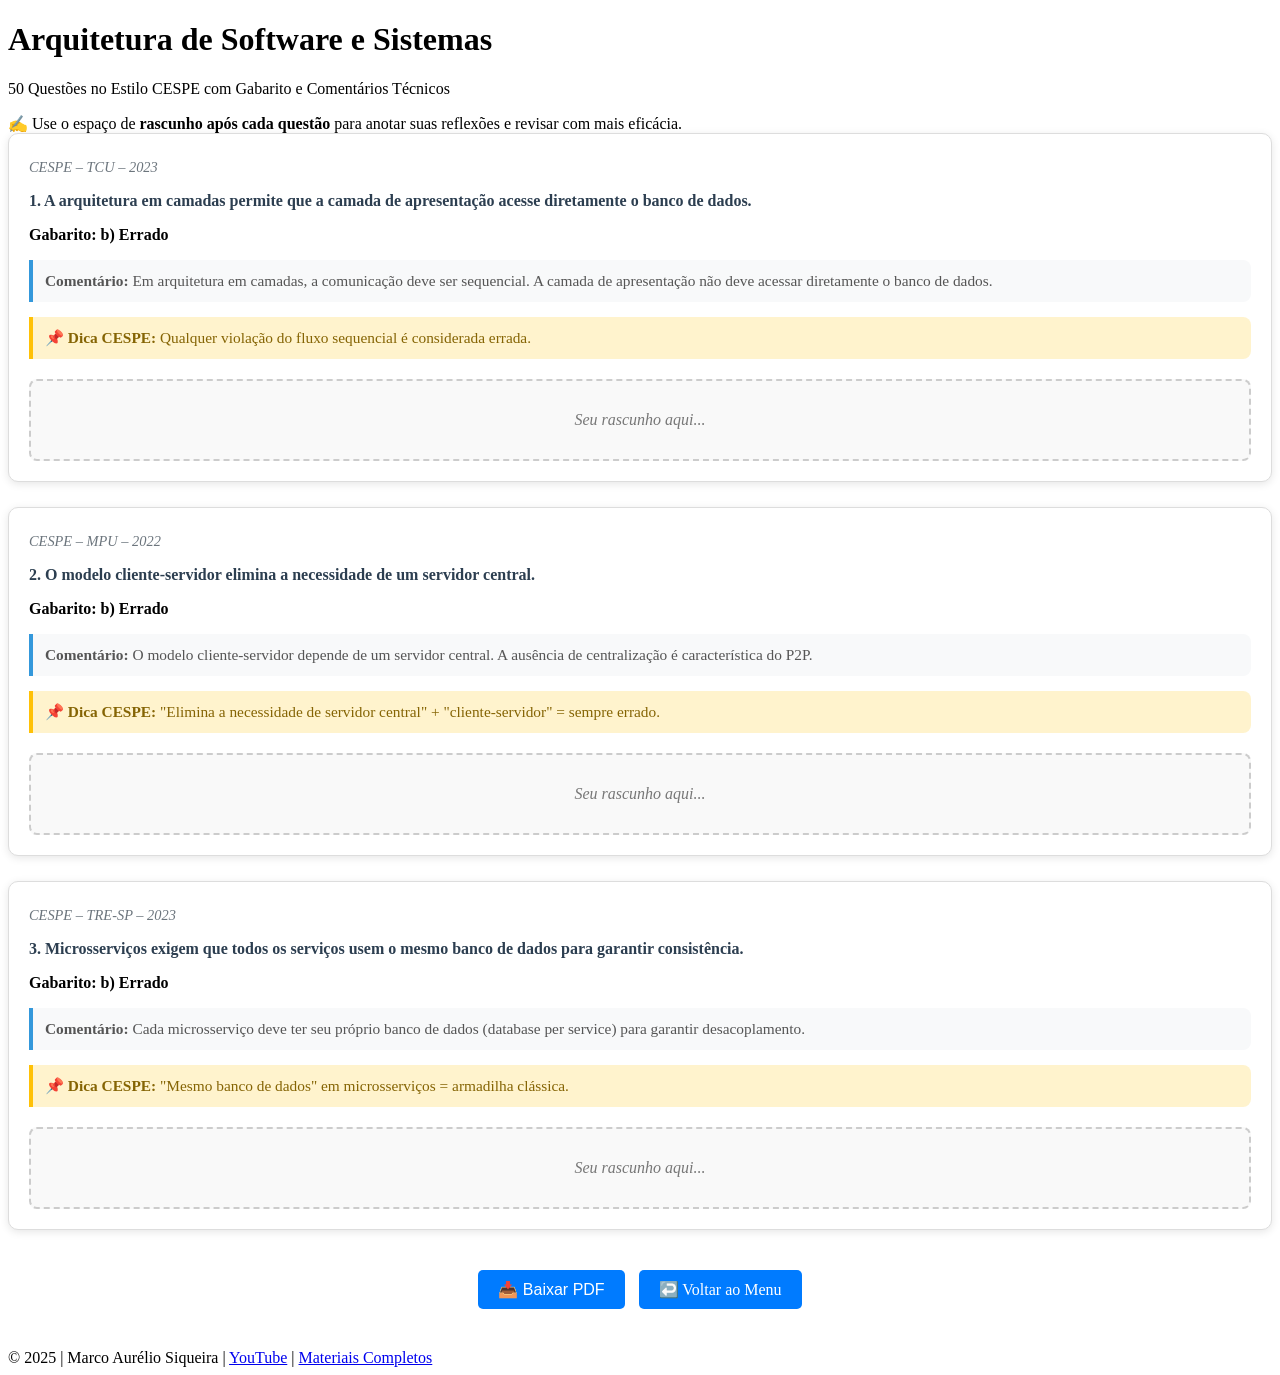
==== disciplinas/arquitetura/index.html @ 02fe2aaf "index.html" ====
<!DOCTYPE html>
<html lang="pt-BR">
<head>
    <meta charset="UTF-8">
    <title>Arquitetura de Software – 50 Questões | Marco A. Siqueira</title>
    <meta name="viewport" content="width=device-width, initial-scale=1.0">
    <link rel="stylesheet" href="../../assets/css/style.css">
    <style>
        .questao {
            background: white;
            border: 1px solid #ddd;
            border-radius: 10px;
            padding: 20px;
            margin-bottom: 25px;
            box-shadow: 0 2px 8px rgba(0,0,0,0.1);
        }
        .banca {
            font-size: 0.9em;
            color: #6c757d;
            font-style: italic;
            margin: 5px 0 10px;
        }
        .enunciado {
            font-weight: bold;
            margin-bottom: 15px;
            color: #2c3e50;
        }
        .comentario {
            background: #f8f9fa;
            border-left: 4px solid #3498db;
            padding: 12px;
            margin: 15px 0;
            border-radius: 0 8px 8px 0;
            font-size: 0.96em;
            color: #555;
        }
        .dica-banca {
            background: #fff3cd;
            border-left: 4px solid #ffc107;
            padding: 12px;
            margin: 15px 0;
            border-radius: 0 8px 8px 0;
            color: #856404;
            font-size: 0.96em;
        }
        .rascunho {
            margin-top: 20px;
            padding: 30px 15px;
            border: 2px dashed #ccc;
            border-radius: 8px;
            text-align: center;
            font-style: italic;
            color: #777;
            background-color: #f9f9f9;
        }
        .botoes {
            text-align: center;
            margin: 30px 0;
        }
        .btn {
            display: inline-block;
            padding: 10px 20px;
            background-color: #007bff;
            color: white;
            border: none;
            border-radius: 5px;
            cursor: pointer;
            font-size: 1em;
            margin: 10px 5px;
            text-decoration: none;
        }
        .btn:hover {
            background-color: #0056b3;
        }
    </style>
</head>
<body>
    <div class="container">
        <header>
            <h1>Arquitetura de Software e Sistemas</h1>
            <p>50 Questões no Estilo CESPE com Gabarito e Comentários Técnicos</p>
        </header>

        <div class="destaque">
            ✍️ Use o espaço de <strong>rascunho após cada questão</strong> para anotar suas reflexões e revisar com mais eficácia.
        </div>

        <!-- Questão 1 -->
        <div class="questao">
            <p class="banca">CESPE – TCU – 2023</p>
            <p class="enunciado">1. A arquitetura em camadas permite que a camada de apresentação acesse diretamente o banco de dados.</p>
            <p><strong>Gabarito: b) Errado</strong></p>
            <div class="comentario">
                <strong>Comentário:</strong> Em arquitetura em camadas, a comunicação deve ser sequencial. A camada de apresentação não deve acessar diretamente o banco de dados.
            </div>
            <div class="dica-banca">
                <strong>📌 Dica CESPE:</strong> Qualquer violação do fluxo sequencial é considerada errada.
            </div>
            <div class="rascunho">Seu rascunho aqui...</div>
        </div>

        <!-- Questão 2 -->
        <div class="questao">
            <p class="banca">CESPE – MPU – 2022</p>
            <p class="enunciado">2. O modelo cliente-servidor elimina a necessidade de um servidor central.</p>
            <p><strong>Gabarito: b) Errado</strong></p>
            <div class="comentario">
                <strong>Comentário:</strong> O modelo cliente-servidor depende de um servidor central. A ausência de centralização é característica do P2P.
            </div>
            <div class="dica-banca">
                <strong>📌 Dica CESPE:</strong> "Elimina a necessidade de servidor central" + "cliente-servidor" = sempre errado.
            </div>
            <div class="rascunho">Seu rascunho aqui...</div>
        </div>

        <!-- Questão 3 -->
        <div class="questao">
            <p class="banca">CESPE – TRE-SP – 2023</p>
            <p class="enunciado">3. Microsserviços exigem que todos os serviços usem o mesmo banco de dados para garantir consistência.</p>
            <p><strong>Gabarito: b) Errado</strong></p>
            <div class="comentario">
                <strong>Comentário:</strong> Cada microsserviço deve ter seu próprio banco de dados (database per service) para garantir desacoplamento.
            </div>
            <div class="dica-banca">
                <strong>📌 Dica CESPE:</strong> "Mesmo banco de dados" em microsserviços = armadilha clássica.
            </div>
            <div class="rascunho">Seu rascunho aqui...</div>
        </div>

        <!-- Botões -->
        <div class="botoes">
            <button class="btn" onclick="window.print()">📥 Baixar PDF</button>
            <a href="../../index.html" class="btn">↩️ Voltar ao Menu</a>
        </div>

        <footer class="footer">
            © 2025 | Marco Aurélio Siqueira | 
            <a href="https://www.youtube.com/channel/UCFLK2Bw4KIDwiKd9pN_tI7Q" target="_blank">YouTube</a> | 
            <a href="https://app.hotmart.com/products/producer" target="_blank">Materiais Completos</a>
        </footer>
    </div>
</body>
</html>
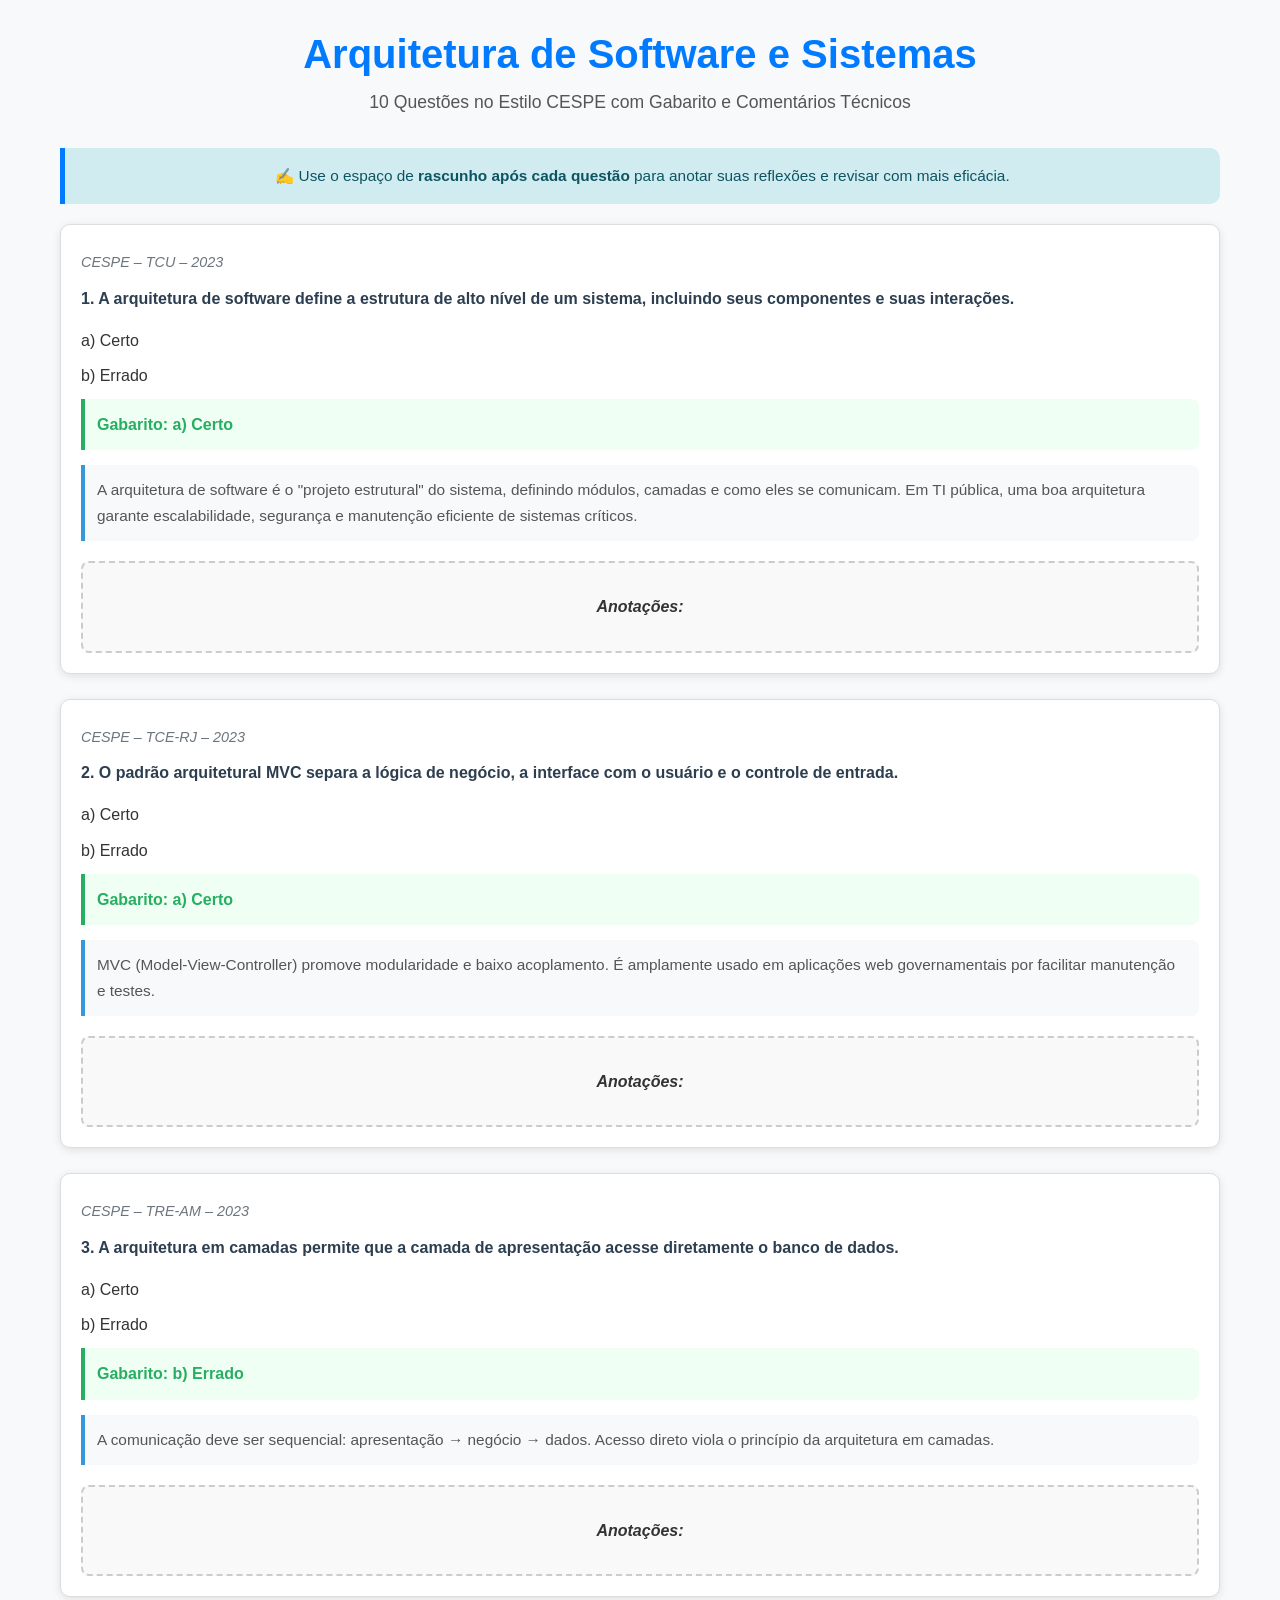
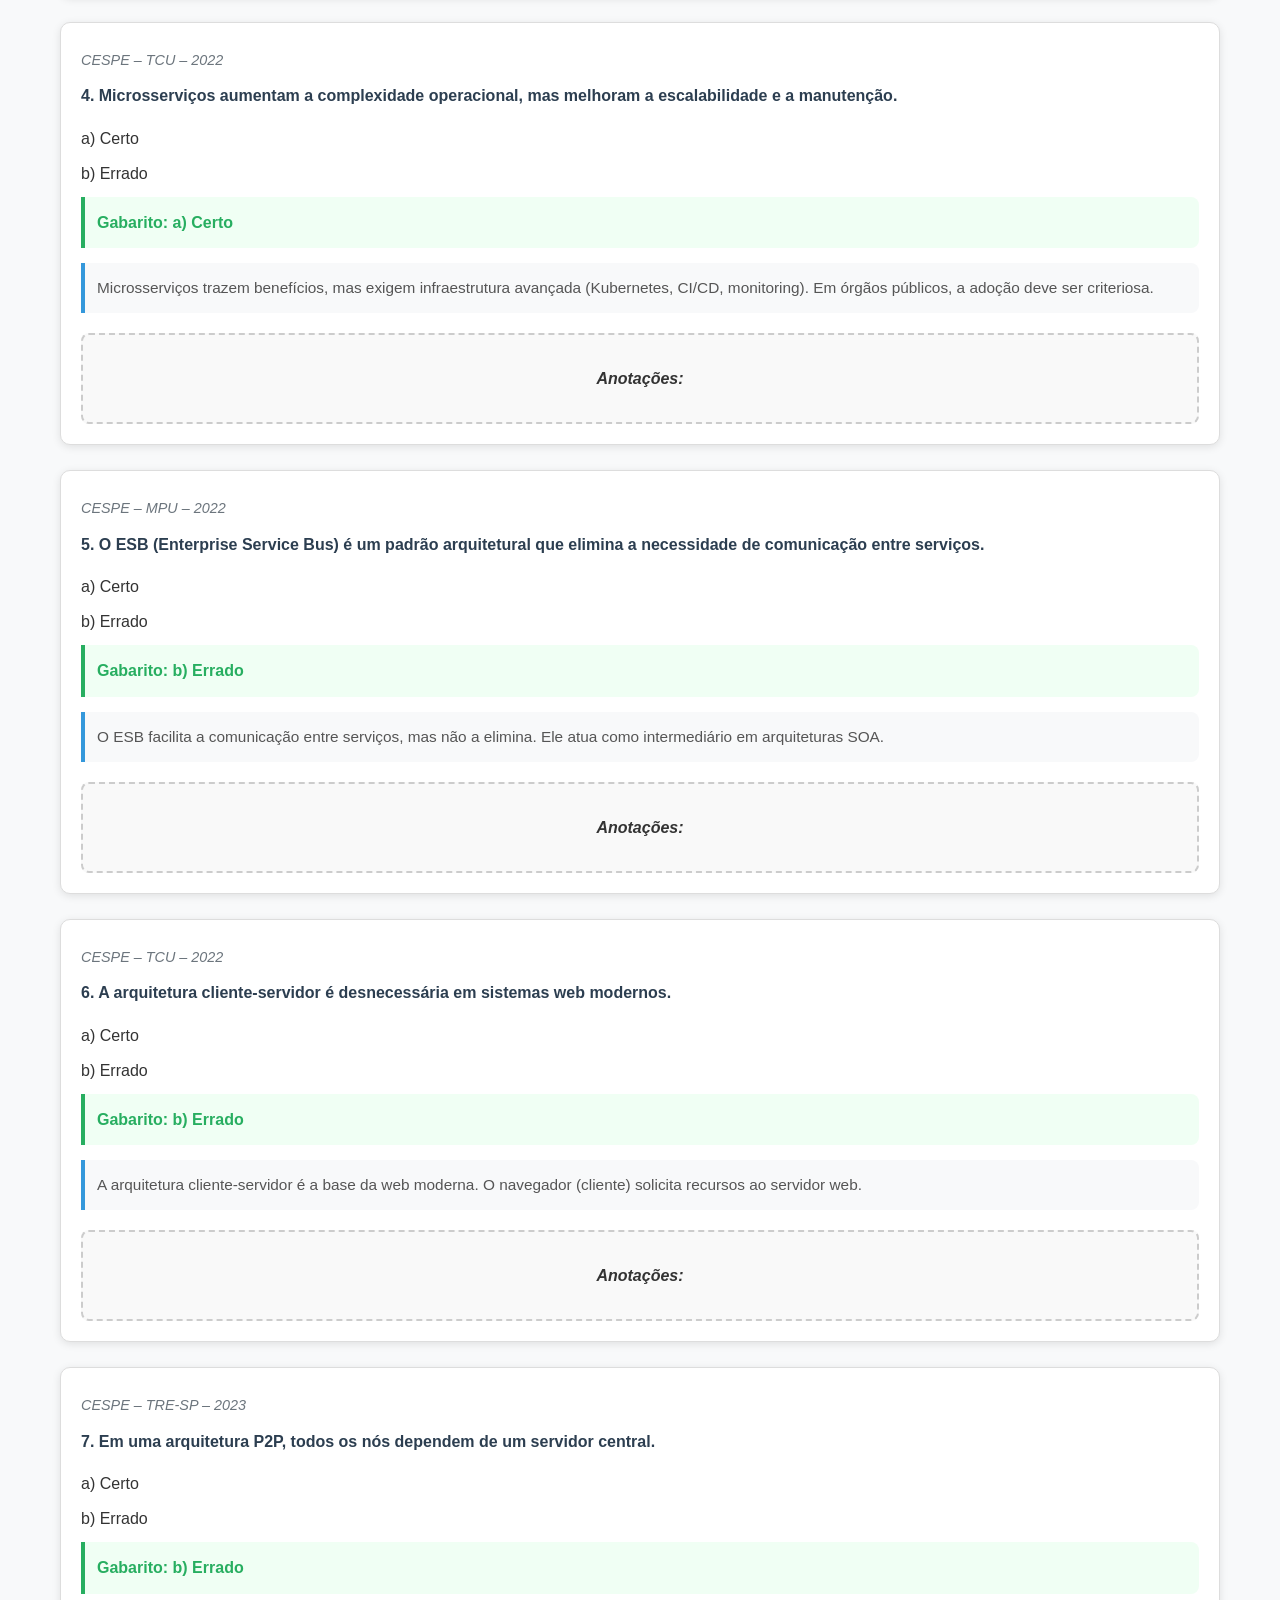
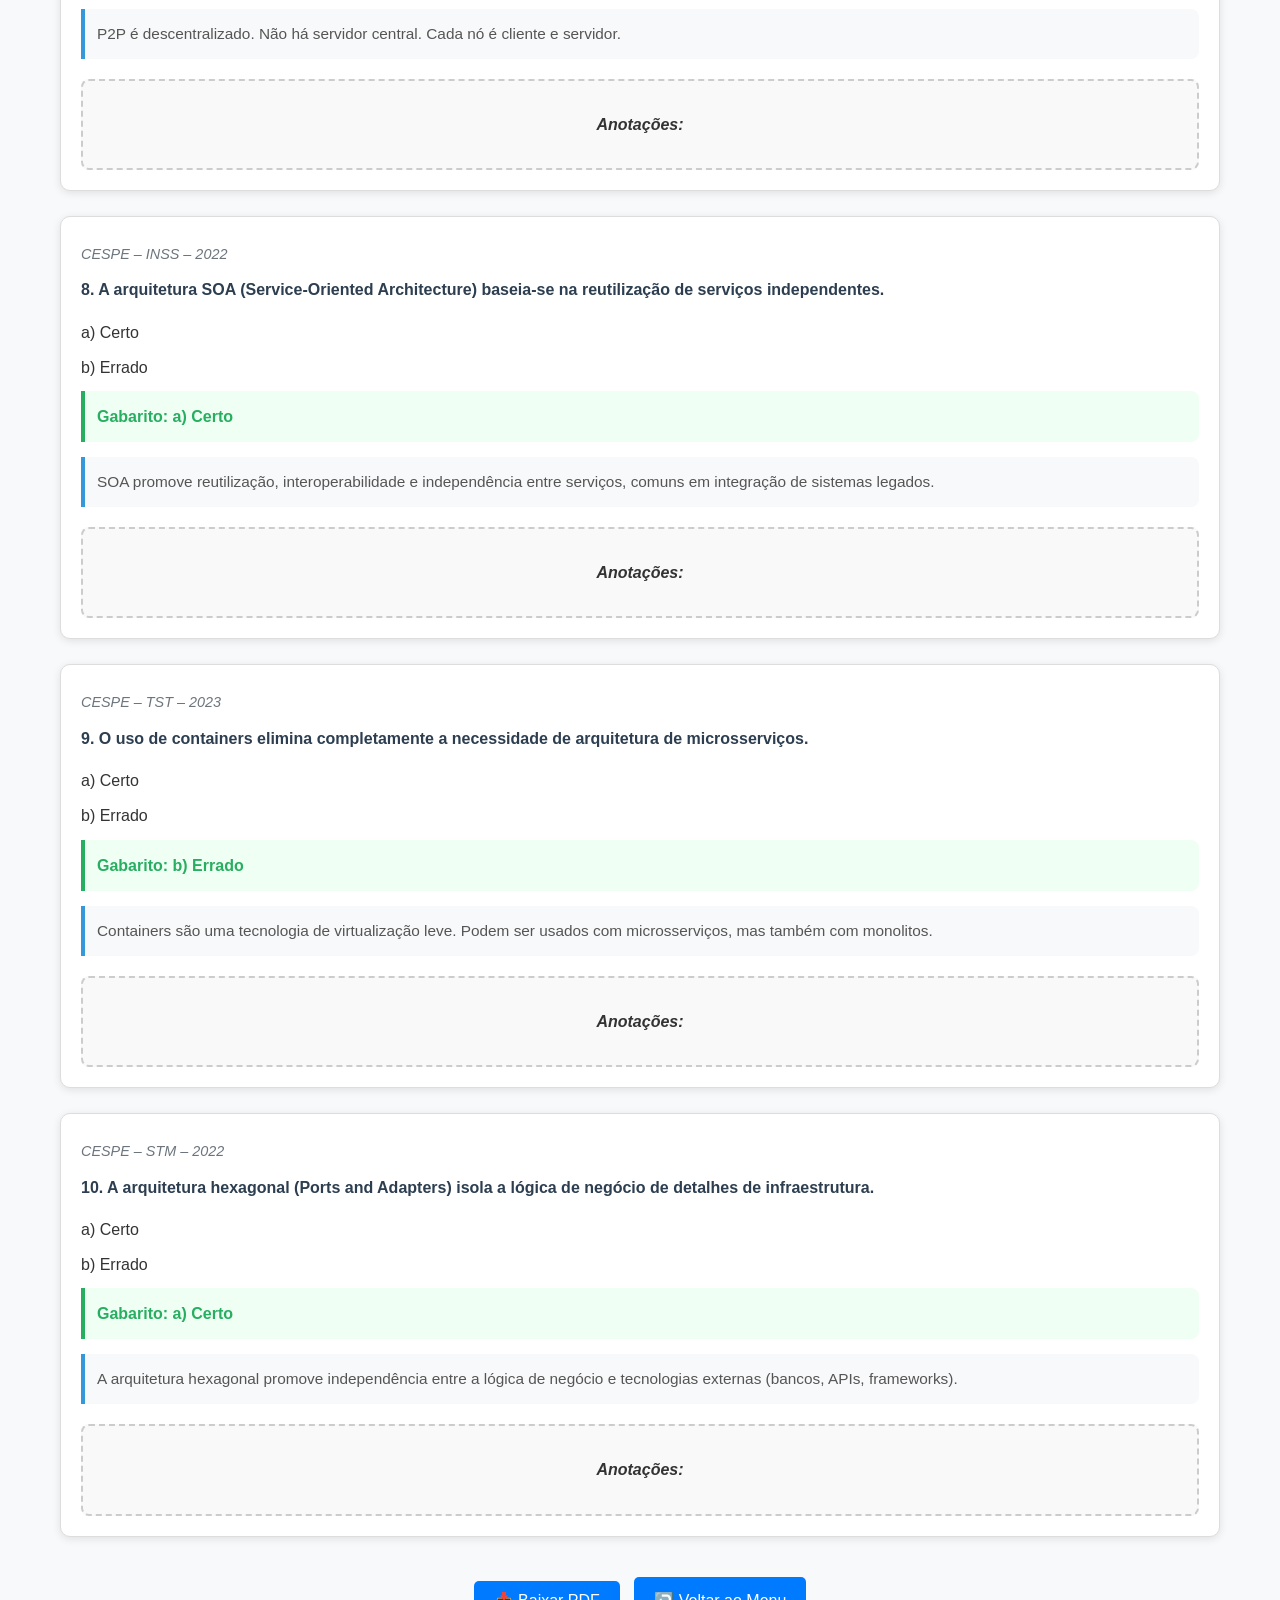
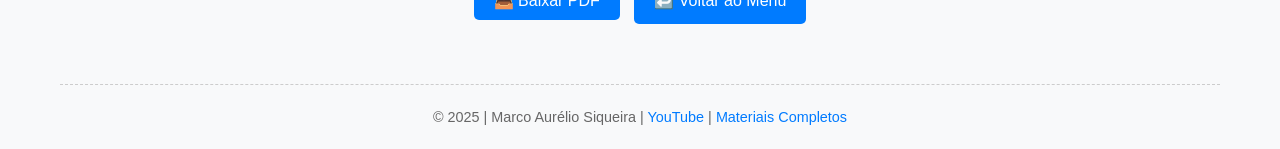
==== commit f4b5d1b4: "index.html" ====
--- a/disciplinas/arquitetura/index.html
+++ b/disciplinas/arquitetura/index.html
@@ -2,7 +2,7 @@
 <html lang="pt-BR">
 <head>
     <meta charset="UTF-8">
-    <title>Arquitetura de Software – 50 Questões | Marco A. Siqueira</title>
+    <title>Arquitetura de Software – 10 Questões | Marco A. Siqueira</title>
     <meta name="viewport" content="width=device-width, initial-scale=1.0">
     <link rel="stylesheet" href="../../assets/css/style.css">
     <style>
@@ -25,6 +25,21 @@
             margin-bottom: 15px;
             color: #2c3e50;
         }
+        .alternativas {
+            margin: 10px 0;
+        }
+        .alternativas p {
+            margin: 8px 0;
+        }
+        .gabarito {
+            font-weight: bold;
+            color: #27ae60;
+            margin: 10px 0;
+            padding: 12px;
+            background-color: #f0fff4;
+            border-left: 4px solid #27ae60;
+            border-radius: 0 8px 8px 0;
+        }
         .comentario {
             background: #f8f9fa;
             border-left: 4px solid #3498db;
@@ -33,15 +48,6 @@
             border-radius: 0 8px 8px 0;
             font-size: 0.96em;
             color: #555;
-        }
-        .dica-banca {
-            background: #fff3cd;
-            border-left: 4px solid #ffc107;
-            padding: 12px;
-            margin: 15px 0;
-            border-radius: 0 8px 8px 0;
-            color: #856404;
-            font-size: 0.96em;
         }
         .rascunho {
             margin-top: 20px;
@@ -52,6 +58,10 @@
             font-style: italic;
             color: #777;
             background-color: #f9f9f9;
+        }
+        .rascunho span {
+            font-weight: bold;
+            color: #333;
         }
         .botoes {
             text-align: center;
@@ -78,7 +88,7 @@
     <div class="container">
         <header>
             <h1>Arquitetura de Software e Sistemas</h1>
-            <p>50 Questões no Estilo CESPE com Gabarito e Comentários Técnicos</p>
+            <p>10 Questões no Estilo CESPE com Gabarito e Comentários Técnicos</p>
         </header>
 
         <div class="destaque">
@@ -88,46 +98,153 @@
         <!-- Questão 1 -->
         <div class="questao">
             <p class="banca">CESPE – TCU – 2023</p>
-            <p class="enunciado">1. A arquitetura em camadas permite que a camada de apresentação acesse diretamente o banco de dados.</p>
-            <p><strong>Gabarito: b) Errado</strong></p>
-            <div class="comentario">
-                <strong>Comentário:</strong> Em arquitetura em camadas, a comunicação deve ser sequencial. A camada de apresentação não deve acessar diretamente o banco de dados.
-            </div>
-            <div class="dica-banca">
-                <strong>📌 Dica CESPE:</strong> Qualquer violação do fluxo sequencial é considerada errada.
-            </div>
-            <div class="rascunho">Seu rascunho aqui...</div>
+            <p class="enunciado">1. A arquitetura de software define a estrutura de alto nível de um sistema, incluindo seus componentes e suas interações.</p>
+            <div class="alternativas">
+                <p>a) Certo</p>
+                <p>b) Errado</p>
+            </div>
+            <p class="gabarito">Gabarito: a) Certo</p>
+            <div class="comentario">
+                A arquitetura de software é o "projeto estrutural" do sistema, definindo módulos, camadas e como eles se comunicam. Em TI pública, uma boa arquitetura garante escalabilidade, segurança e manutenção eficiente de sistemas críticos.
+            </div>
+            <div class="rascunho"><span>Anotações:</span></div>
         </div>
 
         <!-- Questão 2 -->
         <div class="questao">
+            <p class="banca">CESPE – TCE-RJ – 2023</p>
+            <p class="enunciado">2. O padrão arquitetural MVC separa a lógica de negócio, a interface com o usuário e o controle de entrada.</p>
+            <div class="alternativas">
+                <p>a) Certo</p>
+                <p>b) Errado</p>
+            </div>
+            <p class="gabarito">Gabarito: a) Certo</p>
+            <div class="comentario">
+                MVC (Model-View-Controller) promove modularidade e baixo acoplamento. É amplamente usado em aplicações web governamentais por facilitar manutenção e testes.
+            </div>
+            <div class="rascunho"><span>Anotações:</span></div>
+        </div>
+
+        <!-- Questão 3 -->
+        <div class="questao">
+            <p class="banca">CESPE – TRE-AM – 2023</p>
+            <p class="enunciado">3. A arquitetura em camadas permite que a camada de apresentação acesse diretamente o banco de dados.</p>
+            <div class="alternativas">
+                <p>a) Certo</p>
+                <p>b) Errado</p>
+            </div>
+            <p class="gabarito">Gabarito: b) Errado</p>
+            <div class="comentario">
+                A comunicação deve ser sequencial: apresentação → negócio → dados. Acesso direto viola o princípio da arquitetura em camadas.
+            </div>
+            <div class="rascunho"><span>Anotações:</span></div>
+        </div>
+
+        <!-- Questão 4 -->
+        <div class="questao">
+            <p class="banca">CESPE – TCU – 2022</p>
+            <p class="enunciado">4. Microsserviços aumentam a complexidade operacional, mas melhoram a escalabilidade e a manutenção.</p>
+            <div class="alternativas">
+                <p>a) Certo</p>
+                <p>b) Errado</p>
+            </div>
+            <p class="gabarito">Gabarito: a) Certo</p>
+            <div class="comentario">
+                Microsserviços trazem benefícios, mas exigem infraestrutura avançada (Kubernetes, CI/CD, monitoring). Em órgãos públicos, a adoção deve ser criteriosa.
+            </div>
+            <div class="rascunho"><span>Anotações:</span></div>
+        </div>
+
+        <!-- Questão 5 -->
+        <div class="questao">
             <p class="banca">CESPE – MPU – 2022</p>
-            <p class="enunciado">2. O modelo cliente-servidor elimina a necessidade de um servidor central.</p>
-            <p><strong>Gabarito: b) Errado</strong></p>
-            <div class="comentario">
-                <strong>Comentário:</strong> O modelo cliente-servidor depende de um servidor central. A ausência de centralização é característica do P2P.
-            </div>
-            <div class="dica-banca">
-                <strong>📌 Dica CESPE:</strong> "Elimina a necessidade de servidor central" + "cliente-servidor" = sempre errado.
-            </div>
-            <div class="rascunho">Seu rascunho aqui...</div>
-        </div>
-
-        <!-- Questão 3 -->
+            <p class="enunciado">5. O ESB (Enterprise Service Bus) é um padrão arquitetural que elimina a necessidade de comunicação entre serviços.</p>
+            <div class="alternativas">
+                <p>a) Certo</p>
+                <p>b) Errado</p>
+            </div>
+            <p class="gabarito">Gabarito: b) Errado</p>
+            <div class="comentario">
+                O ESB facilita a comunicação entre serviços, mas não a elimina. Ele atua como intermediário em arquiteturas SOA.
+            </div>
+            <div class="rascunho"><span>Anotações:</span></div>
+        </div>
+
+        <!-- Questão 6 -->
+        <div class="questao">
+            <p class="banca">CESPE – TCU – 2022</p>
+            <p class="enunciado">6. A arquitetura cliente-servidor é desnecessária em sistemas web modernos.</p>
+            <div class="alternativas">
+                <p>a) Certo</p>
+                <p>b) Errado</p>
+            </div>
+            <p class="gabarito">Gabarito: b) Errado</p>
+            <div class="comentario">
+                A arquitetura cliente-servidor é a base da web moderna. O navegador (cliente) solicita recursos ao servidor web.
+            </div>
+            <div class="rascunho"><span>Anotações:</span></div>
+        </div>
+
+        <!-- Questão 7 -->
         <div class="questao">
             <p class="banca">CESPE – TRE-SP – 2023</p>
-            <p class="enunciado">3. Microsserviços exigem que todos os serviços usem o mesmo banco de dados para garantir consistência.</p>
-            <p><strong>Gabarito: b) Errado</strong></p>
-            <div class="comentario">
-                <strong>Comentário:</strong> Cada microsserviço deve ter seu próprio banco de dados (database per service) para garantir desacoplamento.
-            </div>
-            <div class="dica-banca">
-                <strong>📌 Dica CESPE:</strong> "Mesmo banco de dados" em microsserviços = armadilha clássica.
-            </div>
-            <div class="rascunho">Seu rascunho aqui...</div>
-        </div>
-
-        <!-- Botões -->
+            <p class="enunciado">7. Em uma arquitetura P2P, todos os nós dependem de um servidor central.</p>
+            <div class="alternativas">
+                <p>a) Certo</p>
+                <p>b) Errado</p>
+            </div>
+            <p class="gabarito">Gabarito: b) Errado</p>
+            <div class="comentario">
+                P2P é descentralizado. Não há servidor central. Cada nó é cliente e servidor.
+            </div>
+            <div class="rascunho"><span>Anotações:</span></div>
+        </div>
+
+        <!-- Questão 8 -->
+        <div class="questao">
+            <p class="banca">CESPE – INSS – 2022</p>
+            <p class="enunciado">8. A arquitetura SOA (Service-Oriented Architecture) baseia-se na reutilização de serviços independentes.</p>
+            <div class="alternativas">
+                <p>a) Certo</p>
+                <p>b) Errado</p>
+            </div>
+            <p class="gabarito">Gabarito: a) Certo</p>
+            <div class="comentario">
+                SOA promove reutilização, interoperabilidade e independência entre serviços, comuns em integração de sistemas legados.
+            </div>
+            <div class="rascunho"><span>Anotações:</span></div>
+        </div>
+
+        <!-- Questão 9 -->
+        <div class="questao">
+            <p class="banca">CESPE – TST – 2023</p>
+            <p class="enunciado">9. O uso de containers elimina completamente a necessidade de arquitetura de microsserviços.</p>
+            <div class="alternativas">
+                <p>a) Certo</p>
+                <p>b) Errado</p>
+            </div>
+            <p class="gabarito">Gabarito: b) Errado</p>
+            <div class="comentario">
+                Containers são uma tecnologia de virtualização leve. Podem ser usados com microsserviços, mas também com monolitos.
+            </div>
+            <div class="rascunho"><span>Anotações:</span></div>
+        </div>
+
+        <!-- Questão 10 -->
+        <div class="questao">
+            <p class="banca">CESPE – STM – 2022</p>
+            <p class="enunciado">10. A arquitetura hexagonal (Ports and Adapters) isola a lógica de negócio de detalhes de infraestrutura.</p>
+            <div class="alternativas">
+                <p>a) Certo</p>
+                <p>b) Errado</p>
+            </div>
+            <p class="gabarito">Gabarito: a) Certo</p>
+            <div class="comentario">
+                A arquitetura hexagonal promove independência entre a lógica de negócio e tecnologias externas (bancos, APIs, frameworks).
+            </div>
+            <div class="rascunho"><span>Anotações:</span></div>
+        </div>
+
         <div class="botoes">
             <button class="btn" onclick="window.print()">📥 Baixar PDF</button>
             <a href="../../index.html" class="btn">↩️ Voltar ao Menu</a>
--- a/assets/css/style.css
+++ b/assets/css/style.css
@@ -0,0 +1,91 @@
+* {
+    margin: 0;
+    padding: 0;
+    box-sizing: border-box;
+}
+
+body {
+    font-family: 'Segoe UI', Tahoma, Geneva, Verdana, sans-serif;
+    background: #f8f9fa;
+    color: #333;
+    line-height: 1.7;
+}
+
+.container {
+    max-width: 1200px;
+    margin: 0 auto;
+    padding: 20px;
+}
+
+header {
+    text-align: center;
+    margin-bottom: 30px;
+}
+
+header h1 {
+    color: #007bff;
+    font-size: 2.5em;
+}
+
+header p {
+    color: #555;
+    font-size: 1.1em;
+}
+
+.destaque {
+    background: #d1ecf1;
+    border-left: 5px solid #007bff;
+    padding: 15px;
+    margin: 20px 0;
+    border-radius: 0 10px 10px 0;
+    color: #0c5460;
+    font-size: 0.96em;
+    text-align: center;
+}
+
+.menu-disciplinas h2 {
+    text-align: center;
+    margin-bottom: 20px;
+    color: #007bff;
+}
+
+.grid {
+    display: grid;
+    grid-template-columns: repeat(auto-fit, minmax(250px, 1fr));
+    gap: 15px;
+    margin-top: 20px;
+}
+
+.card {
+    display: block;
+    padding: 20px;
+    background: white;
+    border: 1px solid #ddd;
+    border-radius: 10px;
+    text-align: center;
+    font-weight: 600;
+    color: #007bff;
+    text-decoration: none;
+    box-shadow: 0 2px 8px rgba(0,0,0,0.1);
+    transition: all 0.3s;
+}
+
+.card:hover {
+    background: #007bff;
+    color: white;
+    transform: translateY(-5px);
+}
+
+.footer {
+    text-align: center;
+    margin-top: 50px;
+    padding-top: 20px;
+    border-top: 1px dashed #ccc;
+    color: #666;
+    font-size: 0.9em;
+}
+
+.footer a {
+    color: #007bff;
+    text-decoration: none;
+}
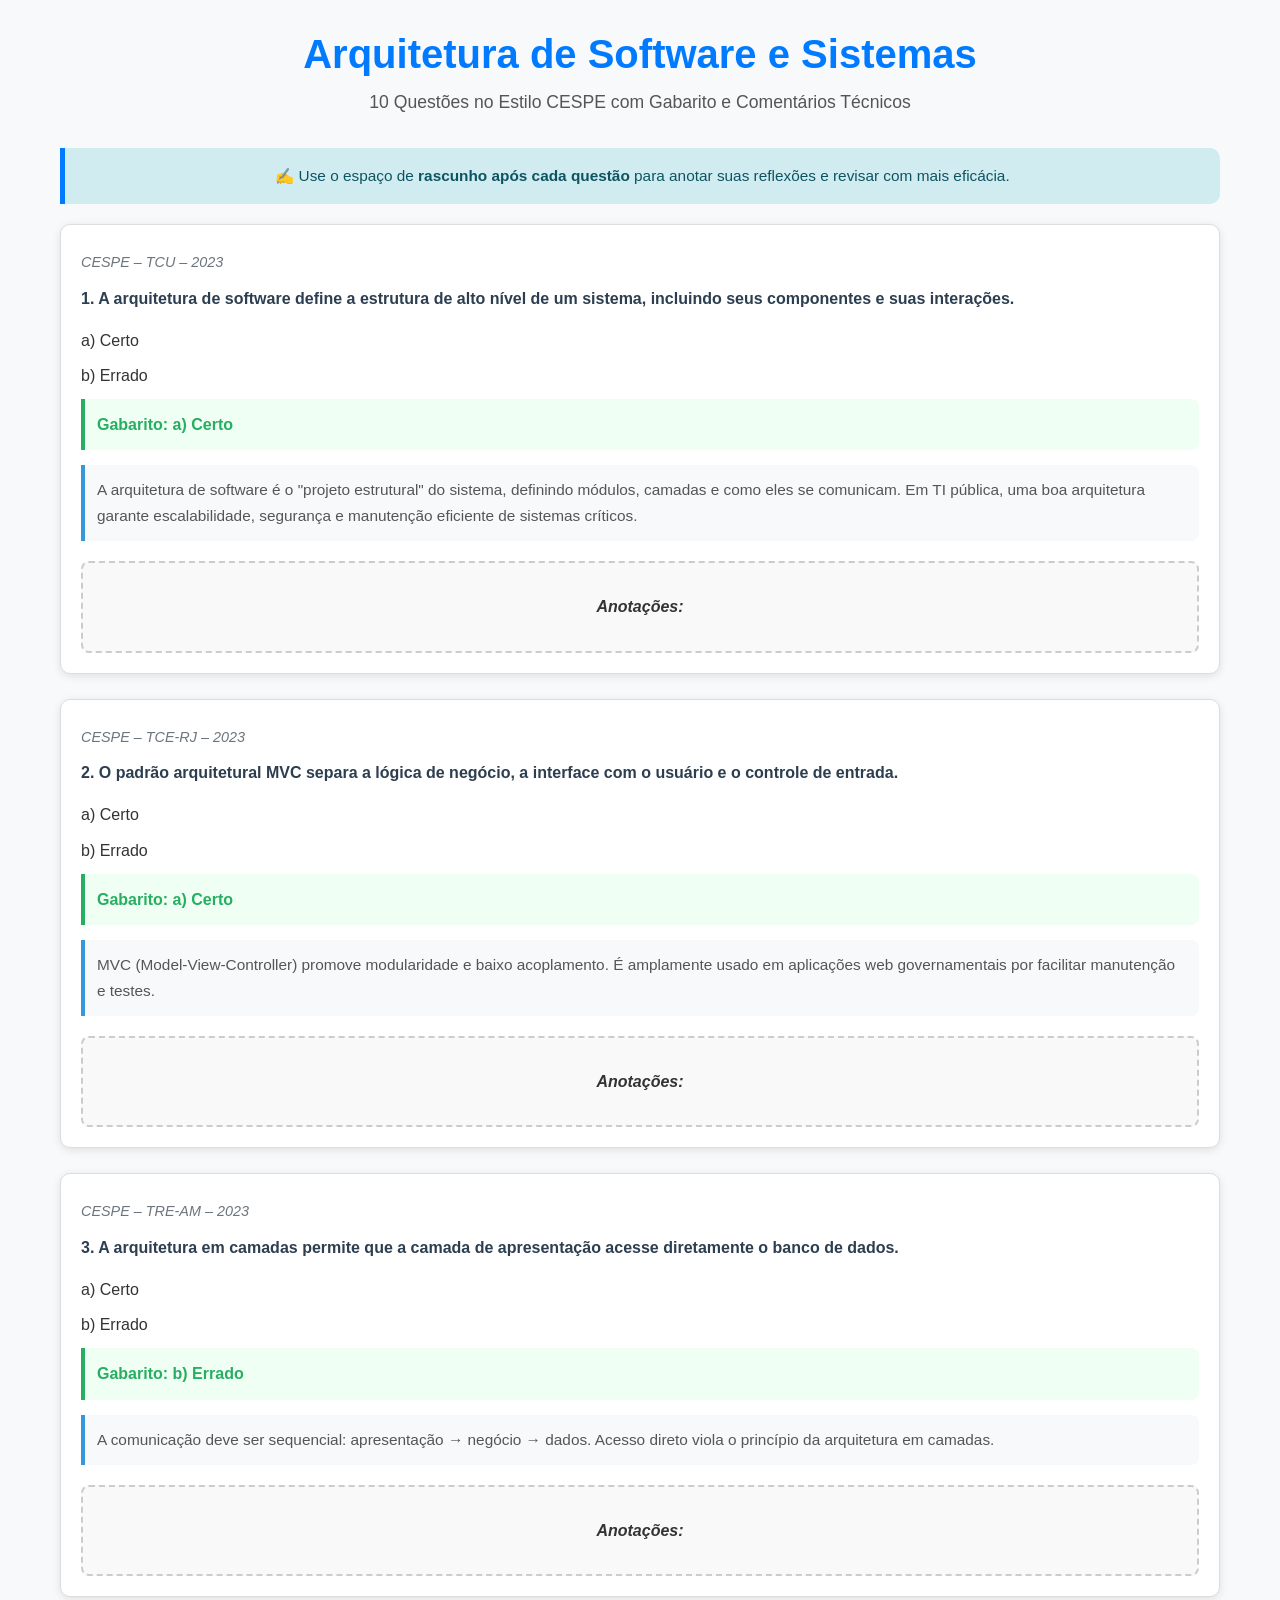
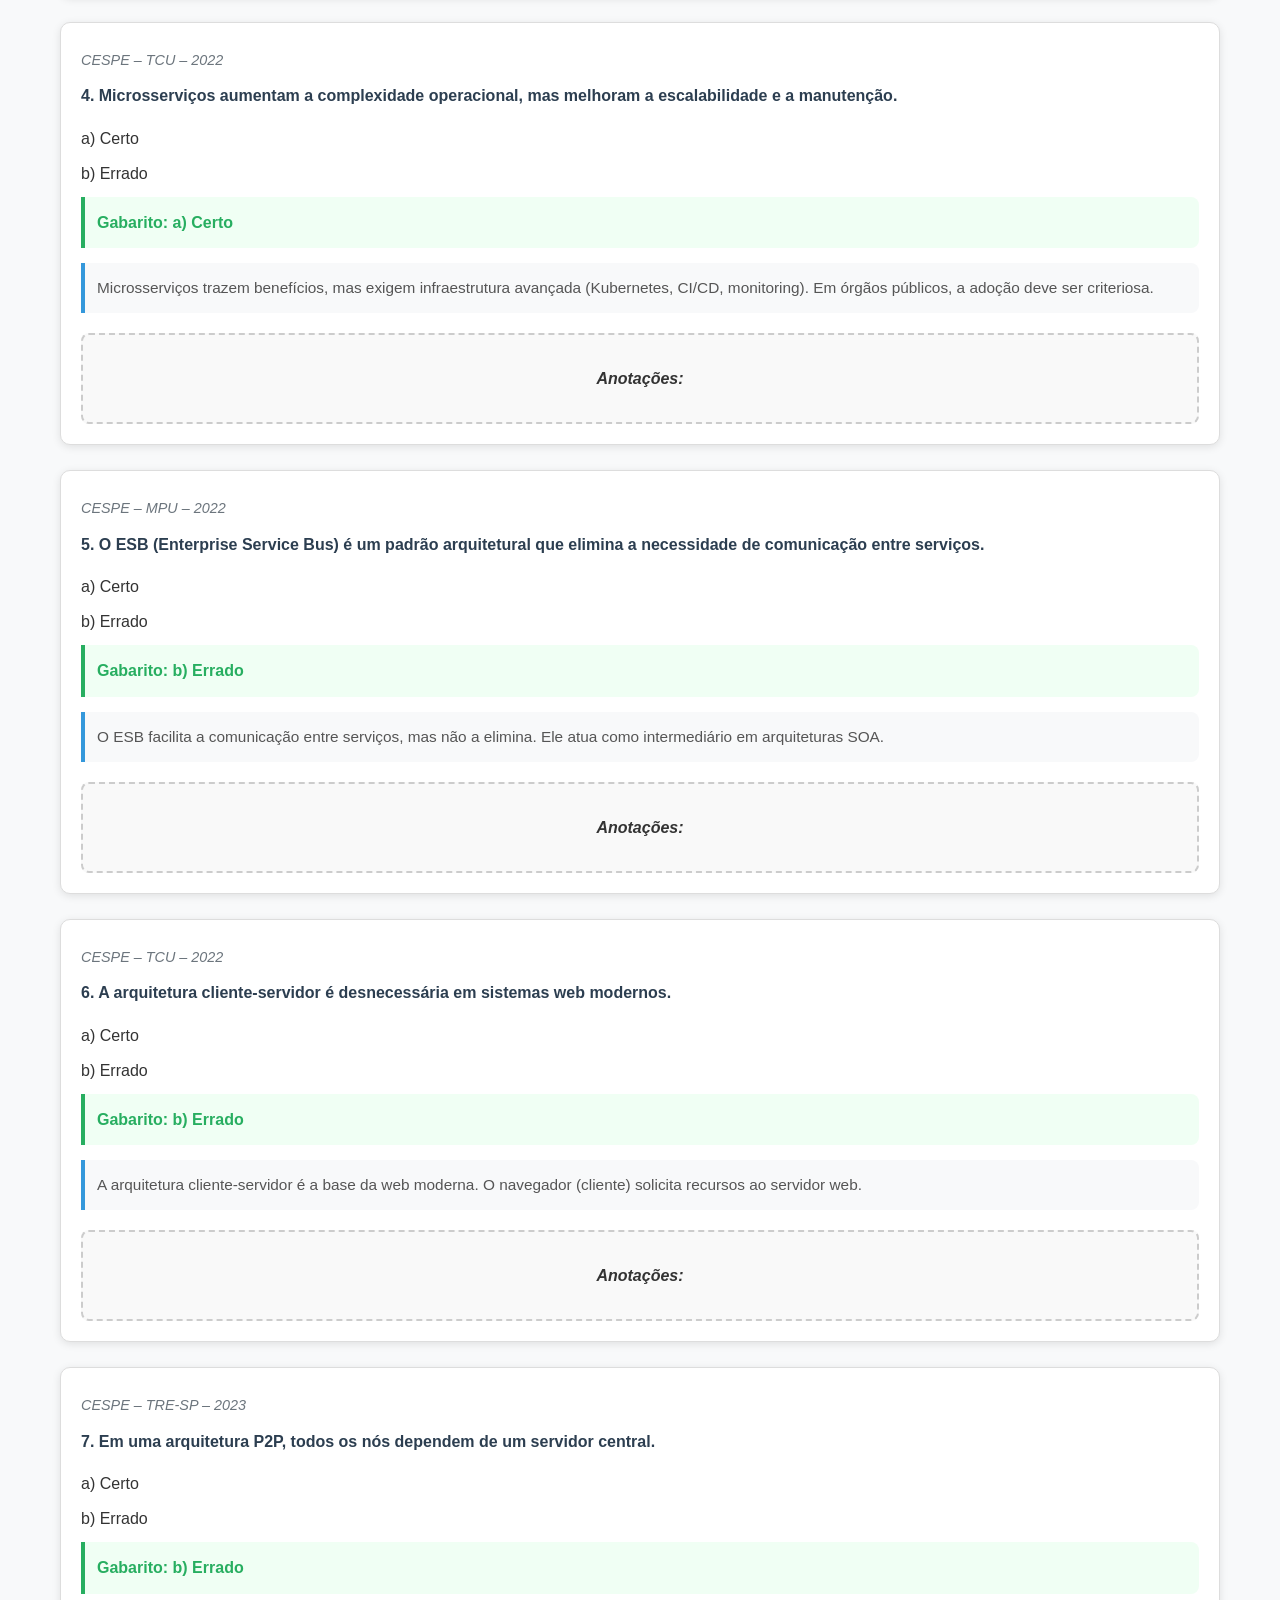
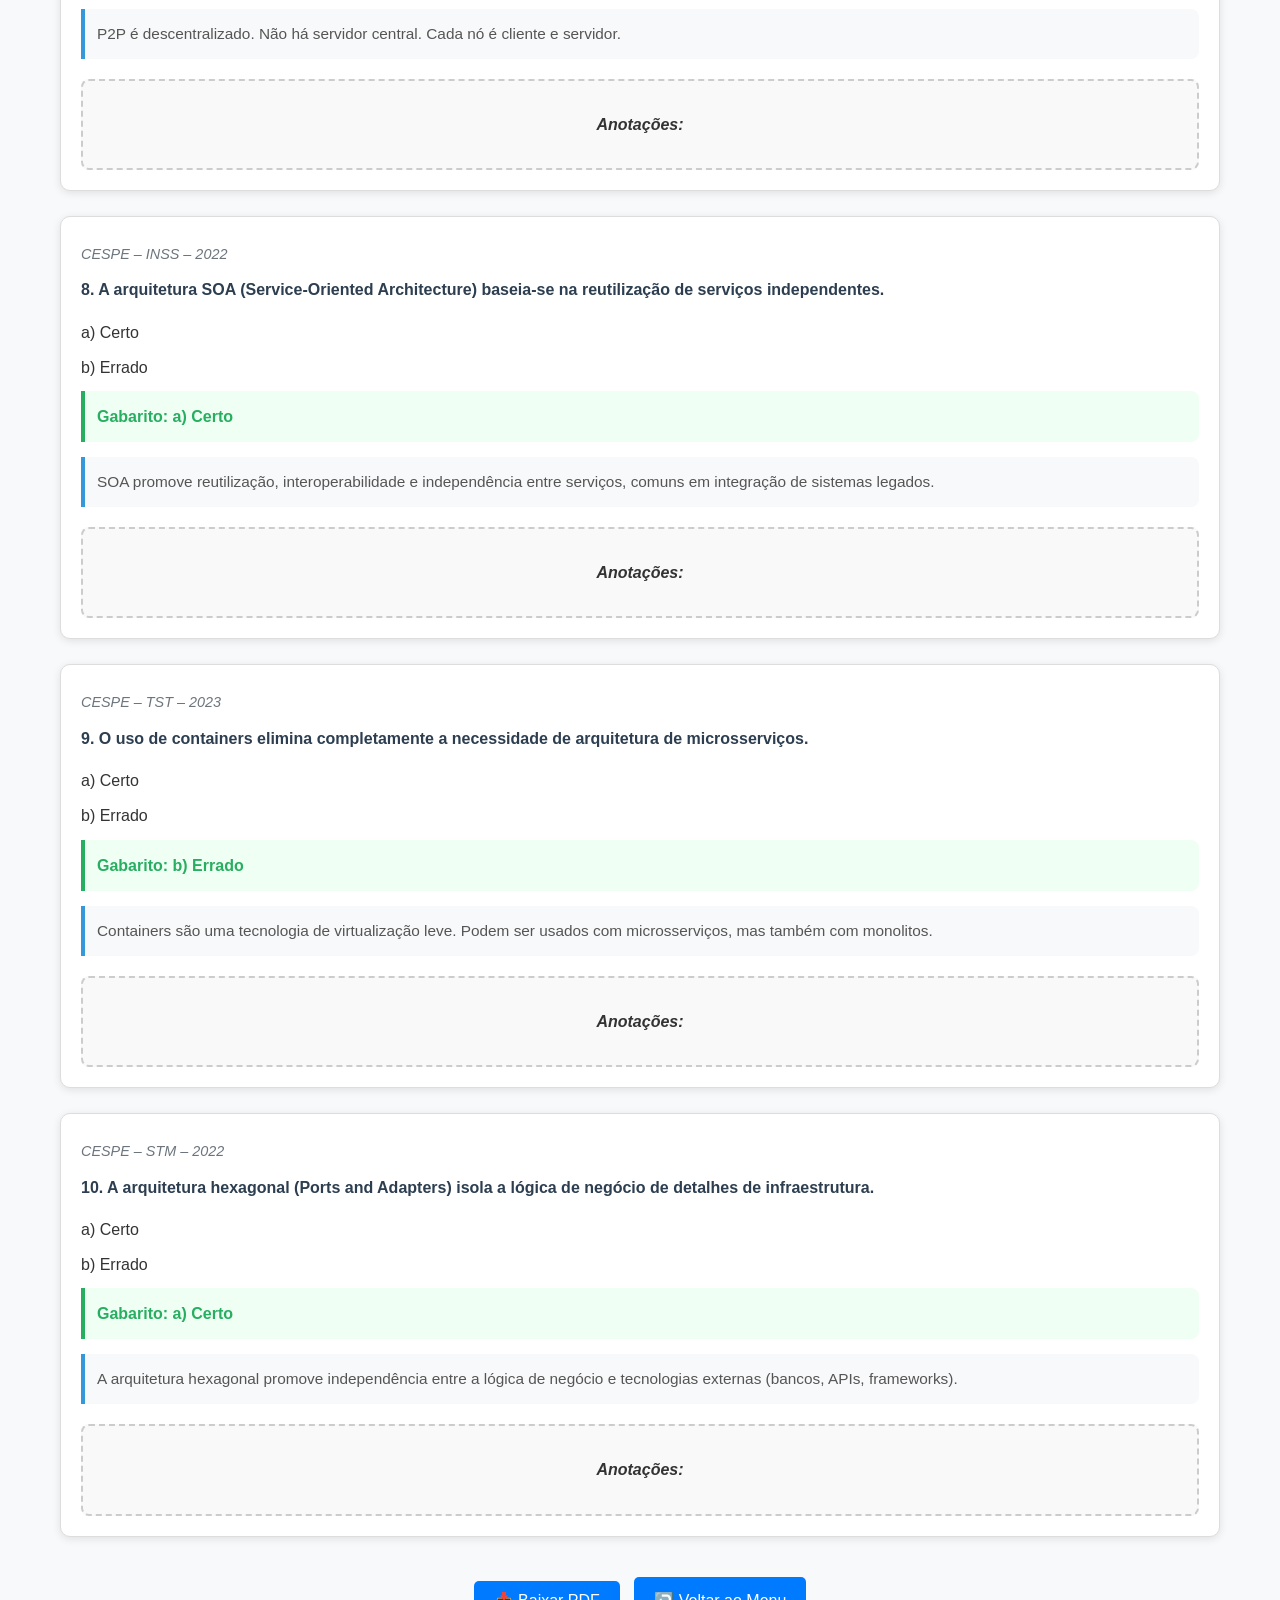
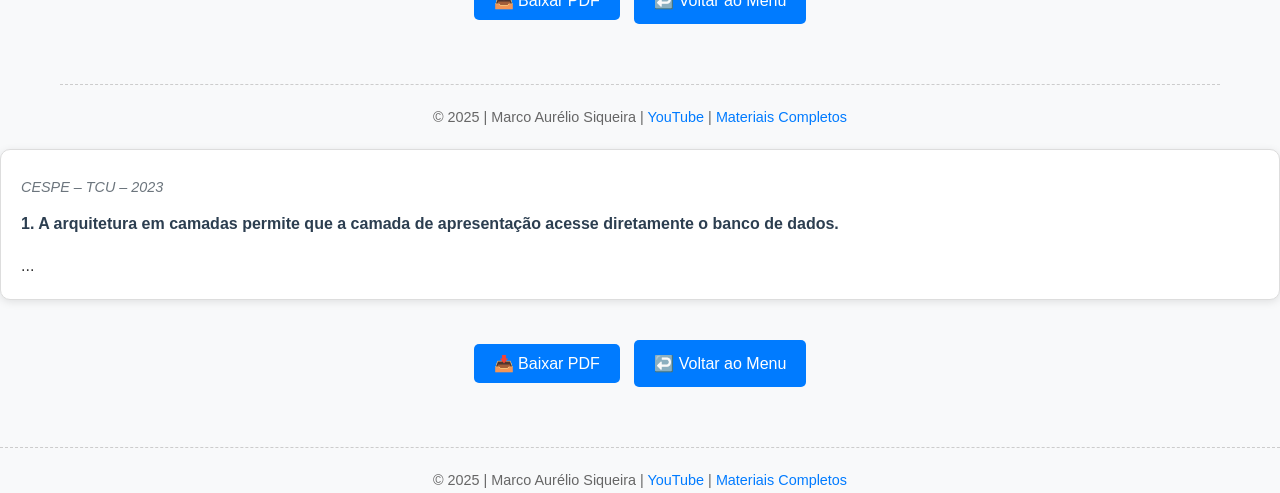
==== commit b13f76b2: "index.html" ====
--- a/disciplinas/arquitetura/index.html
+++ b/disciplinas/arquitetura/index.html
@@ -256,5 +256,66 @@
             <a href="https://app.hotmart.com/products/producer" target="_blank">Materiais Completos</a>
         </footer>
     </div>
+        <!-- Conteúdo das questões -->
+        <div class="questao">
+            <p class="banca">CESPE – TCU – 2023</p>
+            <p class="enunciado">1. A arquitetura em camadas permite que a camada de apresentação acesse diretamente o banco de dados.</p>
+            ...
+        </div>
+
+        <!-- Botões -->
+        <div class="botoes">
+            <button class="btn" onclick="window.print()">📥 Baixar PDF</button>
+            <a href="../../index.html" class="btn">↩️ Voltar ao Menu</a>
+        </div>
+
+        <!-- ✅ SCRIPT DE RESET -->
+        <script>
+            function resetSimulado() {
+                const alternativas = document.querySelectorAll('.alternativa');
+                alternativas.forEach(el => {
+                    el.classList.remove('correta');
+                    el.classList.remove('errada');
+                    el.style.fontWeight = 'normal';
+                    el.style.backgroundColor = '#f8f9fa';
+                    el.style.borderColor = '#e9ecef';
+                });
+
+                const feedbacks = document.querySelectorAll('.feedback');
+                feedbacks.forEach(el => {
+                    el.style.display = 'none';
+                });
+
+                const radios = document.querySelectorAll('input[type="radio"]');
+                radios.forEach(input => {
+                    input.checked = false;
+                });
+
+                const rascunhos = document.querySelectorAll('.rascunho');
+                rascunhos.forEach(el => {
+                    el.innerHTML = '<span>Anotações:</span>';
+                });
+
+                window.scrollTo(0, 0);
+            }
+
+            document.addEventListener('DOMContentLoaded', resetSimulado);
+
+            window.onpageshow = function(event) {
+                if (event.persisted) {
+                    window.location.reload();
+                }
+            };
+        </script>
+
+        <footer class="footer">
+            © 2025 | Marco Aurélio Siqueira | 
+            <a href="https://www.youtube.com/channel/UCFLK2Bw4KIDwiKd9pN_tI7Q" target="_blank">YouTube</a> | 
+            <a href="https://app.hotmart.com/products/producer" target="_blank">Materiais Completos</a>
+        </footer>
+    </div>
+</body>  <!-- ← Só depois disso fecha o </body> -->
+</html>
+    
 </body>
 </html>
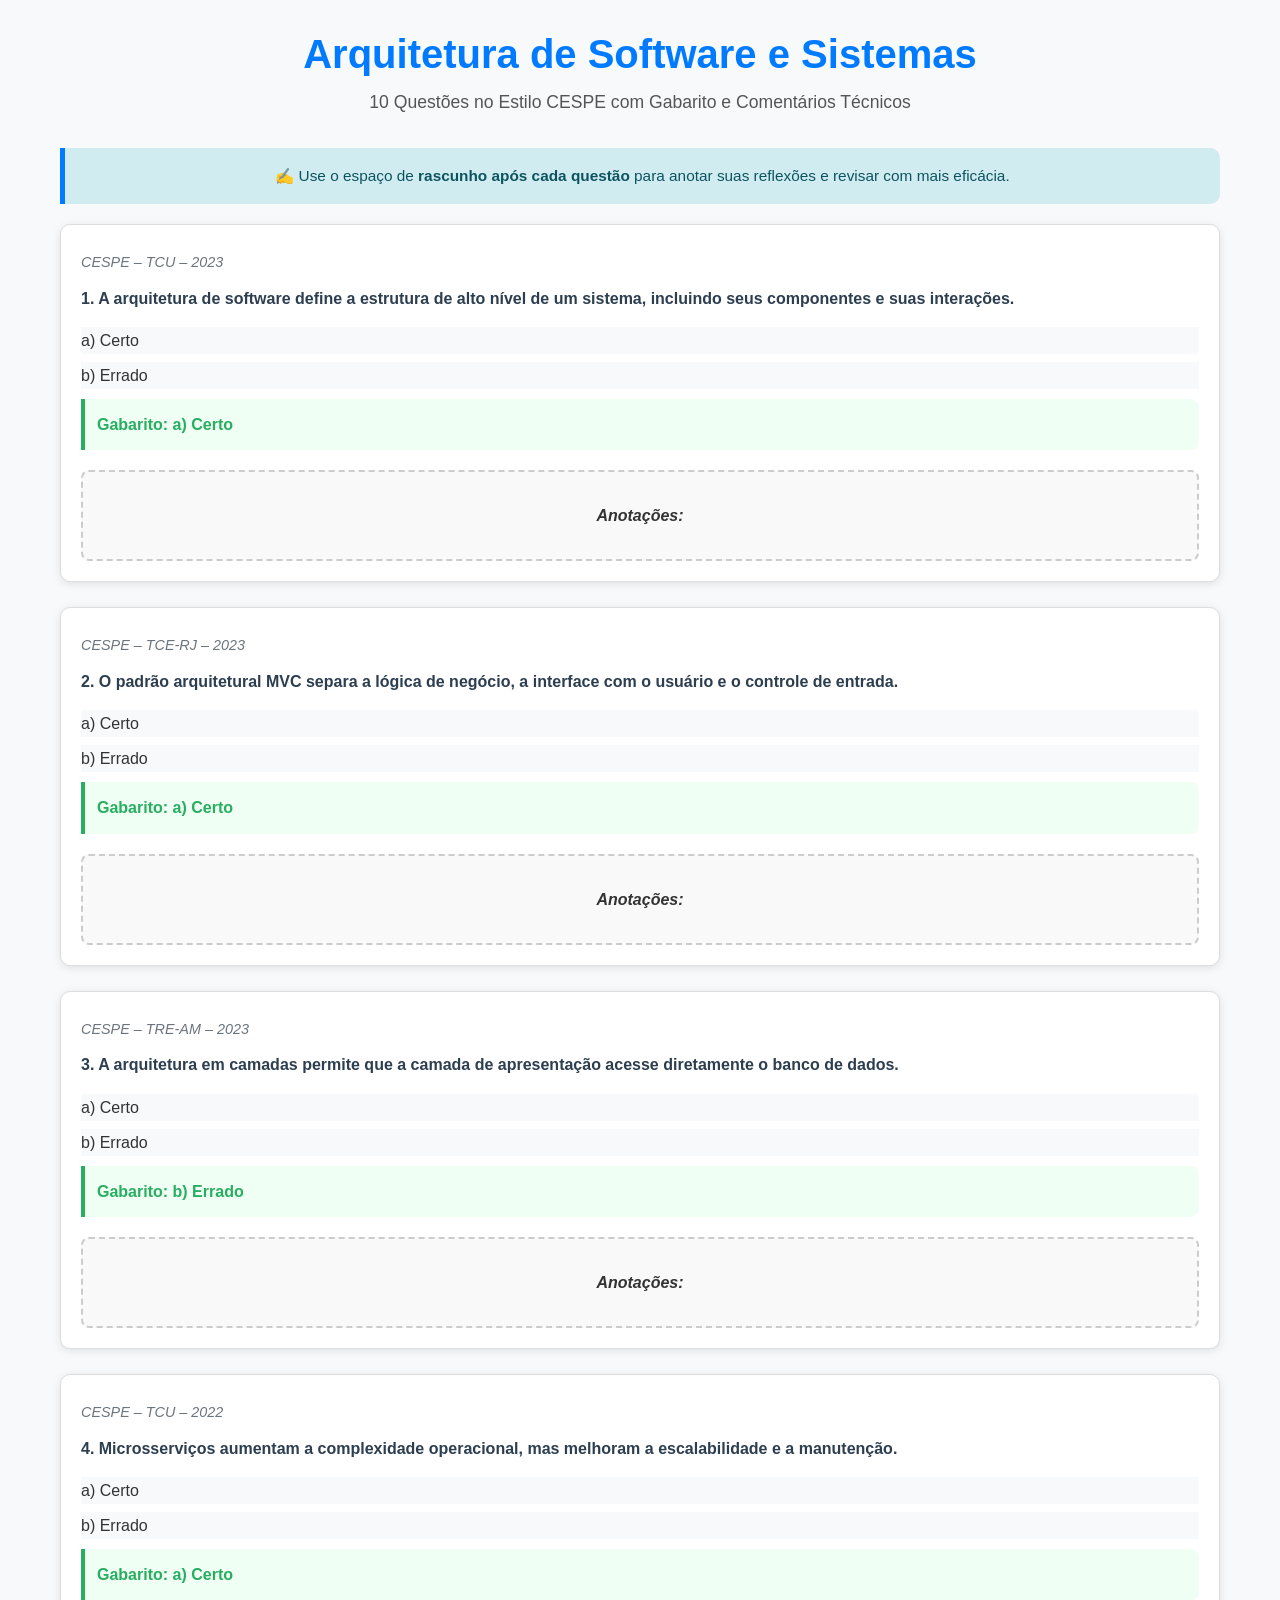
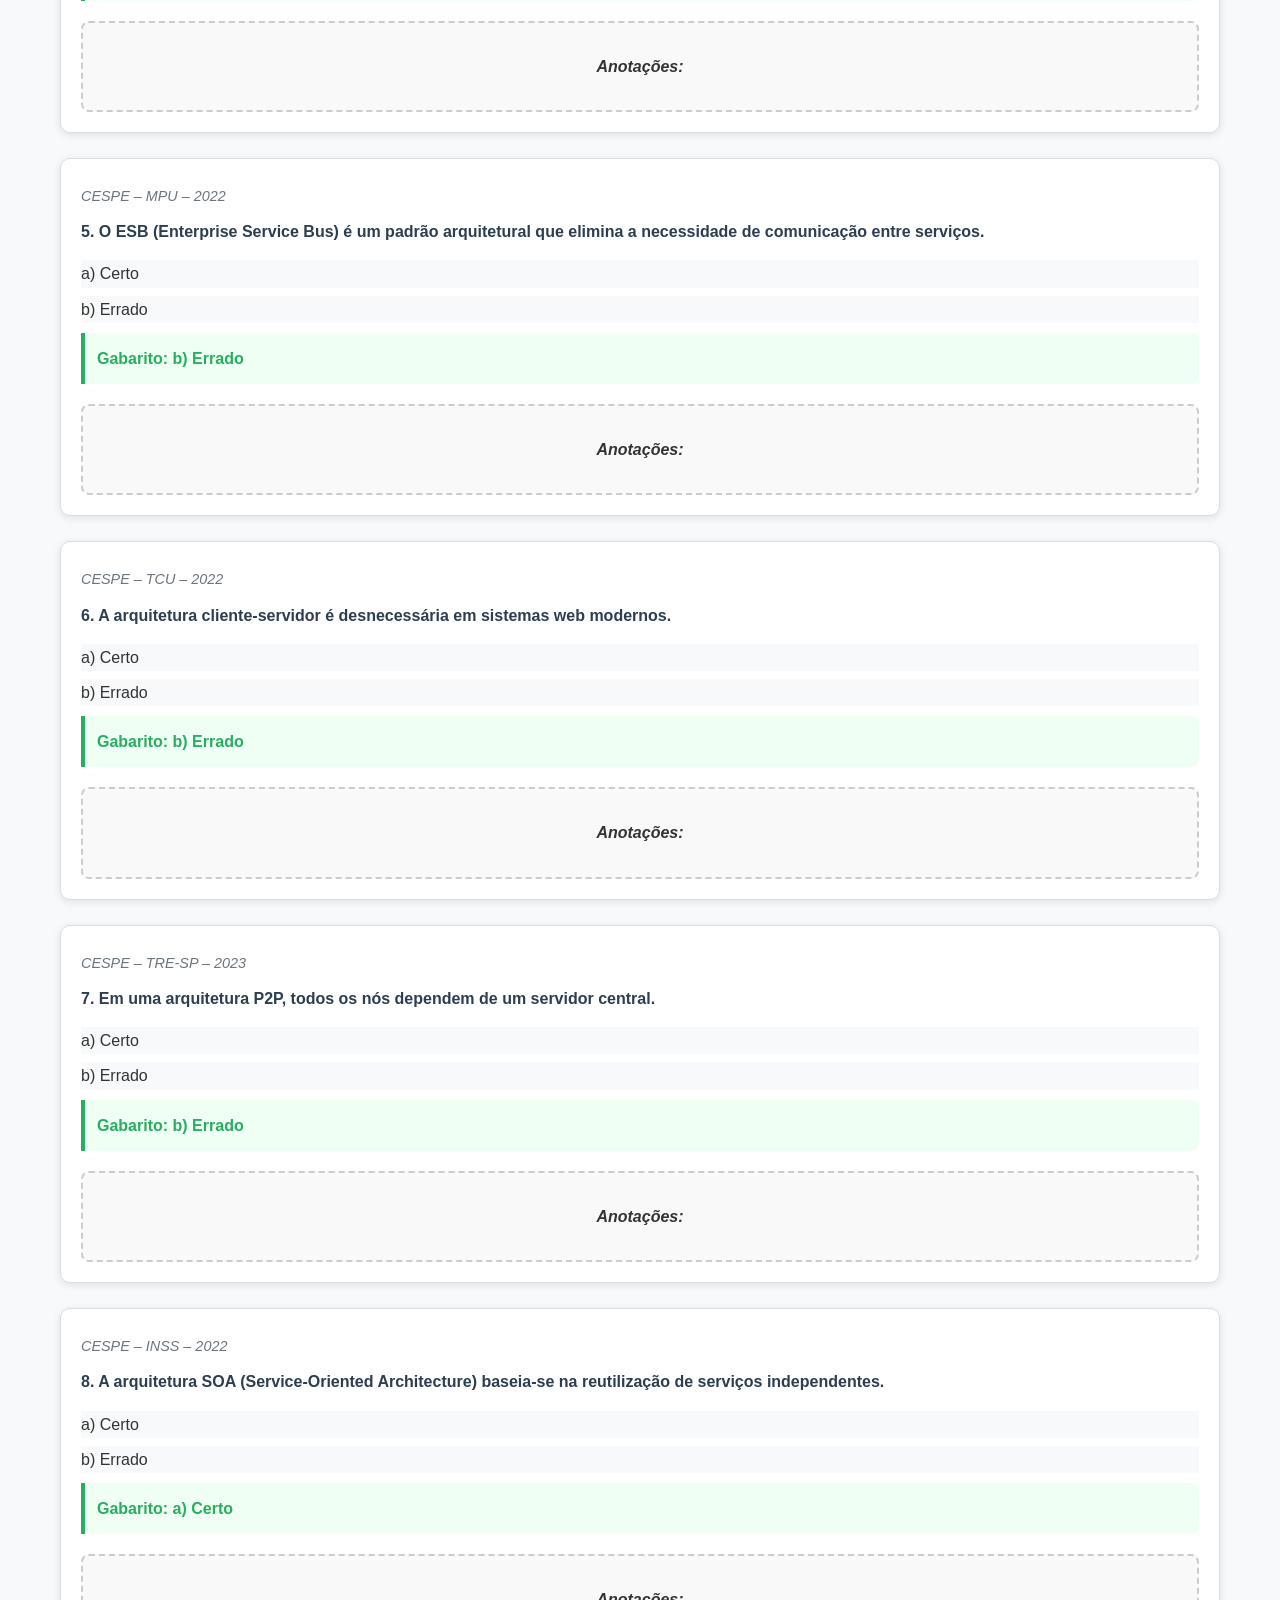
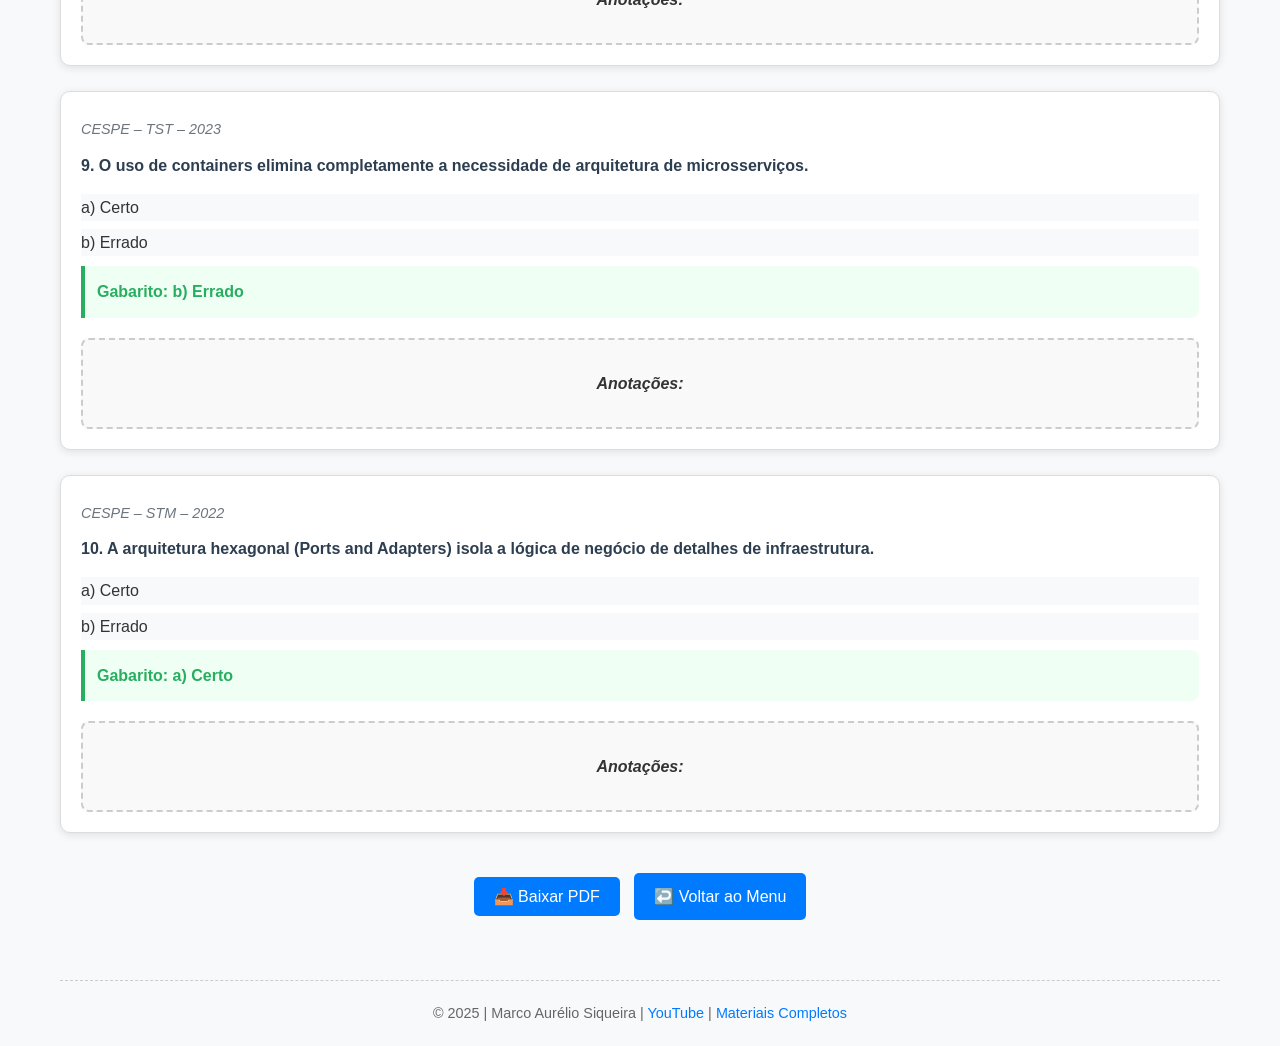
==== commit 4cb1ce1d: "index.html" ====
--- a/disciplinas/arquitetura/index.html
+++ b/disciplinas/arquitetura/index.html
@@ -1,6 +1,9 @@
 <!DOCTYPE html>
 <html lang="pt-BR">
 <head>
+    <meta http-equiv="Cache-Control" content="no-cache, no-store, must-revalidate">
+    <meta http-equiv="Pragma" content="no-cache">
+    <meta http-equiv="Expires" content="0">
     <meta charset="UTF-8">
     <title>Arquitetura de Software – 10 Questões | Marco A. Siqueira</title>
     <meta name="viewport" content="width=device-width, initial-scale=1.0">
@@ -250,72 +253,48 @@
             <a href="../../index.html" class="btn">↩️ Voltar ao Menu</a>
         </div>
 
+        <!-- ✅ SCRIPT DE RESET (executa ao carregar) -->
+        <script>
+            function resetSimulado() {
+                const alternativas = document.querySelectorAll('.alternativas p');
+                alternativas.forEach(el => {
+                    el.style.fontWeight = 'normal';
+                    el.style.backgroundColor = '#f8f9fa';
+                    el.style.borderColor = '#e9ecef';
+                });
+
+                const comentarios = document.querySelectorAll('.comentario');
+                comentarios.forEach(el => {
+                    el.style.display = 'none';
+                });
+
+                const radios = document.querySelectorAll('input[type="radio"]');
+                radios.forEach(input => {
+                    input.checked = false;
+                });
+
+                const rascunhos = document.querySelectorAll('.rascunho');
+                rascunhos.forEach(el => {
+                    el.innerHTML = '<span>Anotações:</span>';
+                });
+
+                window.scrollTo(0, 0);
+            }
+
+            document.addEventListener('DOMContentLoaded', resetSimulado);
+
+            window.onpageshow = function(event) {
+                if (event.persisted) {
+                    window.location.reload();
+                }
+            };
+        </script>
+
         <footer class="footer">
             © 2025 | Marco Aurélio Siqueira | 
             <a href="https://www.youtube.com/channel/UCFLK2Bw4KIDwiKd9pN_tI7Q" target="_blank">YouTube</a> | 
             <a href="https://app.hotmart.com/products/producer" target="_blank">Materiais Completos</a>
         </footer>
     </div>
-        <!-- Conteúdo das questões -->
-        <div class="questao">
-            <p class="banca">CESPE – TCU – 2023</p>
-            <p class="enunciado">1. A arquitetura em camadas permite que a camada de apresentação acesse diretamente o banco de dados.</p>
-            ...
-        </div>
-
-        <!-- Botões -->
-        <div class="botoes">
-            <button class="btn" onclick="window.print()">📥 Baixar PDF</button>
-            <a href="../../index.html" class="btn">↩️ Voltar ao Menu</a>
-        </div>
-
-        <!-- ✅ SCRIPT DE RESET -->
-        <script>
-            function resetSimulado() {
-                const alternativas = document.querySelectorAll('.alternativa');
-                alternativas.forEach(el => {
-                    el.classList.remove('correta');
-                    el.classList.remove('errada');
-                    el.style.fontWeight = 'normal';
-                    el.style.backgroundColor = '#f8f9fa';
-                    el.style.borderColor = '#e9ecef';
-                });
-
-                const feedbacks = document.querySelectorAll('.feedback');
-                feedbacks.forEach(el => {
-                    el.style.display = 'none';
-                });
-
-                const radios = document.querySelectorAll('input[type="radio"]');
-                radios.forEach(input => {
-                    input.checked = false;
-                });
-
-                const rascunhos = document.querySelectorAll('.rascunho');
-                rascunhos.forEach(el => {
-                    el.innerHTML = '<span>Anotações:</span>';
-                });
-
-                window.scrollTo(0, 0);
-            }
-
-            document.addEventListener('DOMContentLoaded', resetSimulado);
-
-            window.onpageshow = function(event) {
-                if (event.persisted) {
-                    window.location.reload();
-                }
-            };
-        </script>
-
-        <footer class="footer">
-            © 2025 | Marco Aurélio Siqueira | 
-            <a href="https://www.youtube.com/channel/UCFLK2Bw4KIDwiKd9pN_tI7Q" target="_blank">YouTube</a> | 
-            <a href="https://app.hotmart.com/products/producer" target="_blank">Materiais Completos</a>
-        </footer>
-    </div>
-</body>  <!-- ← Só depois disso fecha o </body> -->
-</html>
-    
 </body>
 </html>
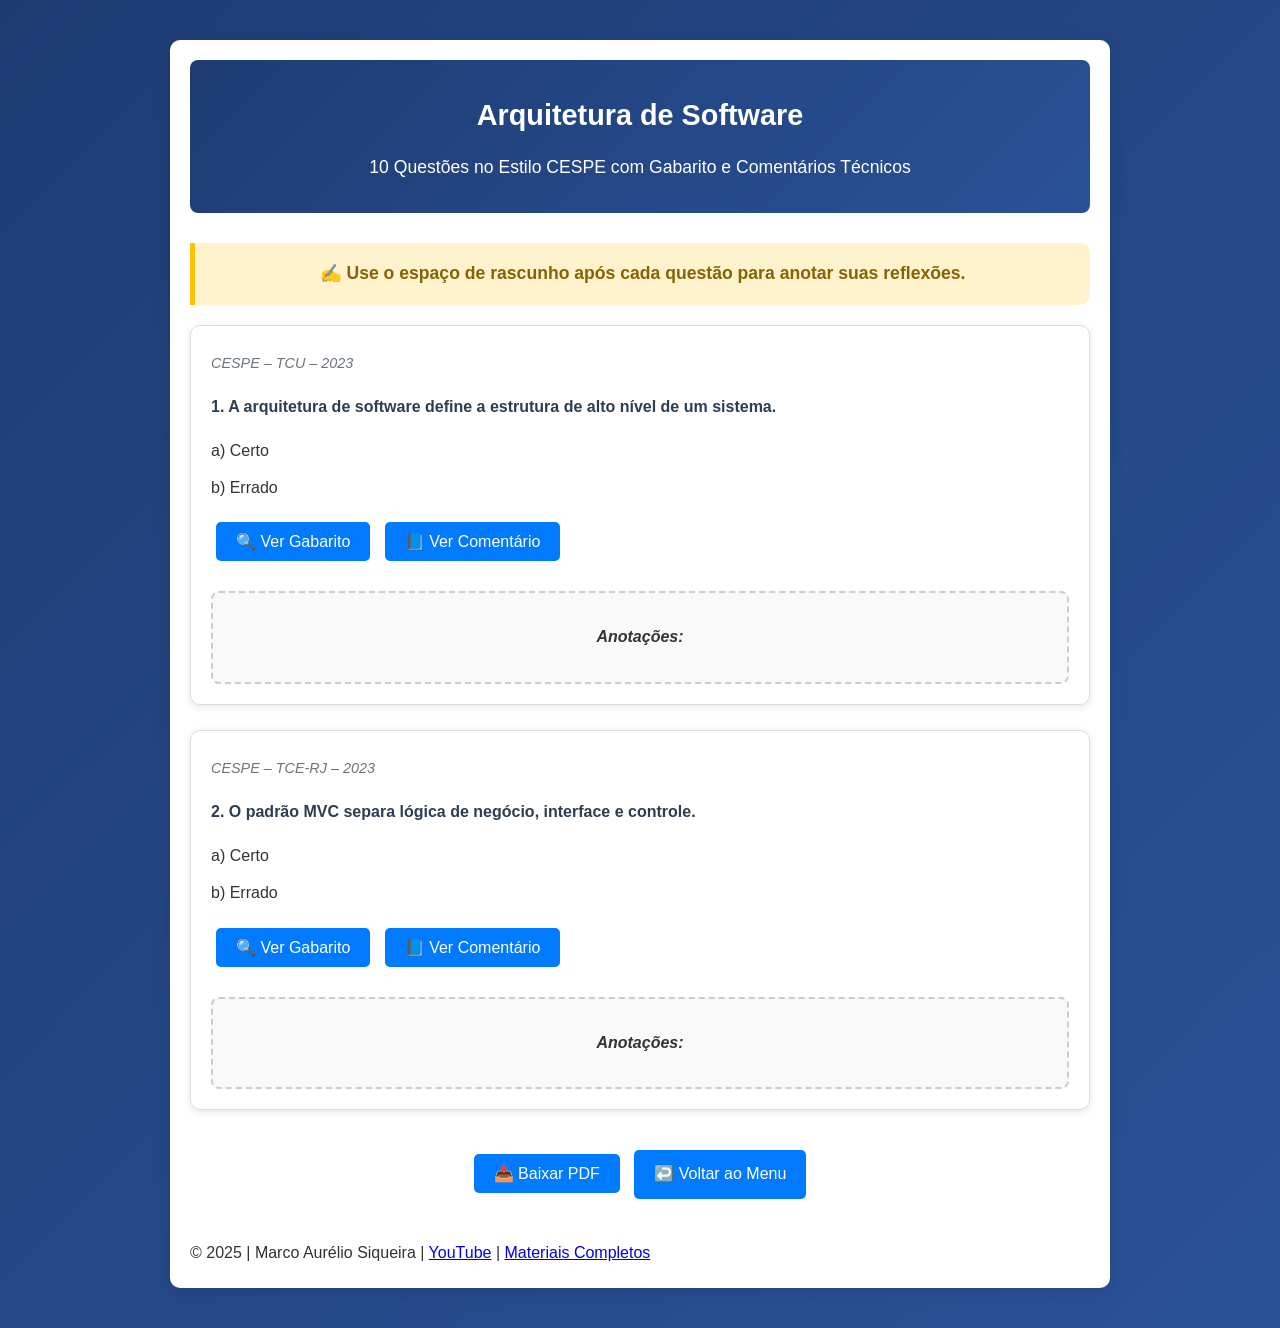
==== commit 0eed7350: "index.html" ====
--- a/disciplinas/arquitetura/index.html
+++ b/disciplinas/arquitetura/index.html
@@ -1,14 +1,54 @@
 <!DOCTYPE html>
 <html lang="pt-BR">
 <head>
-    <meta http-equiv="Cache-Control" content="no-cache, no-store, must-revalidate">
-    <meta http-equiv="Pragma" content="no-cache">
-    <meta http-equiv="Expires" content="0">
     <meta charset="UTF-8">
+    <meta name="viewport" content="width=device-width, initial-scale=1.0">
     <title>Arquitetura de Software – 10 Questões | Marco A. Siqueira</title>
-    <meta name="viewport" content="width=device-width, initial-scale=1.0">
     <link rel="stylesheet" href="../../assets/css/style.css">
     <style>
+        body {
+            font-family: 'Segoe UI', Tahoma, Geneva, Verdana, sans-serif;
+            margin: 0;
+            padding: 20px;
+            background: linear-gradient(135deg, #1e3c72, #2a5298);
+            color: #333;
+            line-height: 1.8;
+        }
+        .container {
+            max-width: 900px;
+            margin: 20px auto;
+            padding: 20px;
+            background-color: #ffffff;
+            box-shadow: 0 4px 15px rgba(0,0,0,0.1);
+            border-radius: 10px;
+        }
+        header {
+            text-align: center;
+            padding: 30px 20px;
+            background: linear-gradient(135deg, #1e3c72, #2a5298);
+            color: white;
+            border-radius: 8px;
+            margin-bottom: 30px;
+        }
+        header h1 {
+            margin: 0;
+            font-size: 1.8em;
+        }
+        header p {
+            margin: 10px 0 0;
+            font-size: 1.1em;
+        }
+        .destaque {
+            background: #fff3cd;
+            border-left: 5px solid #ffc107;
+            padding: 15px;
+            margin: 20px 0;
+            border-radius: 0 10px 10px 0;
+            color: #856404;
+            font-weight: bold;
+            text-align: center;
+            font-size: 1.1em;
+        }
         .questao {
             background: white;
             border: 1px solid #ddd;
@@ -42,6 +82,7 @@
             background-color: #f0fff4;
             border-left: 4px solid #27ae60;
             border-radius: 0 8px 8px 0;
+            display: none;
         }
         .comentario {
             background: #f8f9fa;
@@ -51,6 +92,7 @@
             border-radius: 0 8px 8px 0;
             font-size: 0.96em;
             color: #555;
+            display: none;
         }
         .rascunho {
             margin-top: 20px;
@@ -90,25 +132,27 @@
 <body>
     <div class="container">
         <header>
-            <h1>Arquitetura de Software e Sistemas</h1>
+            <h1>Arquitetura de Software</h1>
             <p>10 Questões no Estilo CESPE com Gabarito e Comentários Técnicos</p>
         </header>
 
         <div class="destaque">
-            ✍️ Use o espaço de <strong>rascunho após cada questão</strong> para anotar suas reflexões e revisar com mais eficácia.
+            ✍️ Use o espaço de <strong>rascunho após cada questão</strong> para anotar suas reflexões.
         </div>
 
         <!-- Questão 1 -->
         <div class="questao">
             <p class="banca">CESPE – TCU – 2023</p>
-            <p class="enunciado">1. A arquitetura de software define a estrutura de alto nível de um sistema, incluindo seus componentes e suas interações.</p>
+            <p class="enunciado">1. A arquitetura de software define a estrutura de alto nível de um sistema.</p>
             <div class="alternativas">
                 <p>a) Certo</p>
                 <p>b) Errado</p>
             </div>
+            <button class="btn" onclick="this.nextElementSibling.style.display='block'">🔍 Ver Gabarito</button>
             <p class="gabarito">Gabarito: a) Certo</p>
+            <button class="btn" onclick="this.nextElementSibling.style.display='block'">📘 Ver Comentário</button>
             <div class="comentario">
-                A arquitetura de software é o "projeto estrutural" do sistema, definindo módulos, camadas e como eles se comunicam. Em TI pública, uma boa arquitetura garante escalabilidade, segurança e manutenção eficiente de sistemas críticos.
+                A arquitetura define componentes, camadas e interações. Essencial para sistemas governamentais.
             </div>
             <div class="rascunho"><span>Anotações:</span></div>
         </div>
@@ -116,134 +160,16 @@
         <!-- Questão 2 -->
         <div class="questao">
             <p class="banca">CESPE – TCE-RJ – 2023</p>
-            <p class="enunciado">2. O padrão arquitetural MVC separa a lógica de negócio, a interface com o usuário e o controle de entrada.</p>
+            <p class="enunciado">2. O padrão MVC separa lógica de negócio, interface e controle.</p>
             <div class="alternativas">
                 <p>a) Certo</p>
                 <p>b) Errado</p>
             </div>
+            <button class="btn" onclick="this.nextElementSibling.style.display='block'">🔍 Ver Gabarito</button>
             <p class="gabarito">Gabarito: a) Certo</p>
+            <button class="btn" onclick="this.nextElementSibling.style.display='block'">📘 Ver Comentário</button>
             <div class="comentario">
-                MVC (Model-View-Controller) promove modularidade e baixo acoplamento. É amplamente usado em aplicações web governamentais por facilitar manutenção e testes.
-            </div>
-            <div class="rascunho"><span>Anotações:</span></div>
-        </div>
-
-        <!-- Questão 3 -->
-        <div class="questao">
-            <p class="banca">CESPE – TRE-AM – 2023</p>
-            <p class="enunciado">3. A arquitetura em camadas permite que a camada de apresentação acesse diretamente o banco de dados.</p>
-            <div class="alternativas">
-                <p>a) Certo</p>
-                <p>b) Errado</p>
-            </div>
-            <p class="gabarito">Gabarito: b) Errado</p>
-            <div class="comentario">
-                A comunicação deve ser sequencial: apresentação → negócio → dados. Acesso direto viola o princípio da arquitetura em camadas.
-            </div>
-            <div class="rascunho"><span>Anotações:</span></div>
-        </div>
-
-        <!-- Questão 4 -->
-        <div class="questao">
-            <p class="banca">CESPE – TCU – 2022</p>
-            <p class="enunciado">4. Microsserviços aumentam a complexidade operacional, mas melhoram a escalabilidade e a manutenção.</p>
-            <div class="alternativas">
-                <p>a) Certo</p>
-                <p>b) Errado</p>
-            </div>
-            <p class="gabarito">Gabarito: a) Certo</p>
-            <div class="comentario">
-                Microsserviços trazem benefícios, mas exigem infraestrutura avançada (Kubernetes, CI/CD, monitoring). Em órgãos públicos, a adoção deve ser criteriosa.
-            </div>
-            <div class="rascunho"><span>Anotações:</span></div>
-        </div>
-
-        <!-- Questão 5 -->
-        <div class="questao">
-            <p class="banca">CESPE – MPU – 2022</p>
-            <p class="enunciado">5. O ESB (Enterprise Service Bus) é um padrão arquitetural que elimina a necessidade de comunicação entre serviços.</p>
-            <div class="alternativas">
-                <p>a) Certo</p>
-                <p>b) Errado</p>
-            </div>
-            <p class="gabarito">Gabarito: b) Errado</p>
-            <div class="comentario">
-                O ESB facilita a comunicação entre serviços, mas não a elimina. Ele atua como intermediário em arquiteturas SOA.
-            </div>
-            <div class="rascunho"><span>Anotações:</span></div>
-        </div>
-
-        <!-- Questão 6 -->
-        <div class="questao">
-            <p class="banca">CESPE – TCU – 2022</p>
-            <p class="enunciado">6. A arquitetura cliente-servidor é desnecessária em sistemas web modernos.</p>
-            <div class="alternativas">
-                <p>a) Certo</p>
-                <p>b) Errado</p>
-            </div>
-            <p class="gabarito">Gabarito: b) Errado</p>
-            <div class="comentario">
-                A arquitetura cliente-servidor é a base da web moderna. O navegador (cliente) solicita recursos ao servidor web.
-            </div>
-            <div class="rascunho"><span>Anotações:</span></div>
-        </div>
-
-        <!-- Questão 7 -->
-        <div class="questao">
-            <p class="banca">CESPE – TRE-SP – 2023</p>
-            <p class="enunciado">7. Em uma arquitetura P2P, todos os nós dependem de um servidor central.</p>
-            <div class="alternativas">
-                <p>a) Certo</p>
-                <p>b) Errado</p>
-            </div>
-            <p class="gabarito">Gabarito: b) Errado</p>
-            <div class="comentario">
-                P2P é descentralizado. Não há servidor central. Cada nó é cliente e servidor.
-            </div>
-            <div class="rascunho"><span>Anotações:</span></div>
-        </div>
-
-        <!-- Questão 8 -->
-        <div class="questao">
-            <p class="banca">CESPE – INSS – 2022</p>
-            <p class="enunciado">8. A arquitetura SOA (Service-Oriented Architecture) baseia-se na reutilização de serviços independentes.</p>
-            <div class="alternativas">
-                <p>a) Certo</p>
-                <p>b) Errado</p>
-            </div>
-            <p class="gabarito">Gabarito: a) Certo</p>
-            <div class="comentario">
-                SOA promove reutilização, interoperabilidade e independência entre serviços, comuns em integração de sistemas legados.
-            </div>
-            <div class="rascunho"><span>Anotações:</span></div>
-        </div>
-
-        <!-- Questão 9 -->
-        <div class="questao">
-            <p class="banca">CESPE – TST – 2023</p>
-            <p class="enunciado">9. O uso de containers elimina completamente a necessidade de arquitetura de microsserviços.</p>
-            <div class="alternativas">
-                <p>a) Certo</p>
-                <p>b) Errado</p>
-            </div>
-            <p class="gabarito">Gabarito: b) Errado</p>
-            <div class="comentario">
-                Containers são uma tecnologia de virtualização leve. Podem ser usados com microsserviços, mas também com monolitos.
-            </div>
-            <div class="rascunho"><span>Anotações:</span></div>
-        </div>
-
-        <!-- Questão 10 -->
-        <div class="questao">
-            <p class="banca">CESPE – STM – 2022</p>
-            <p class="enunciado">10. A arquitetura hexagonal (Ports and Adapters) isola a lógica de negócio de detalhes de infraestrutura.</p>
-            <div class="alternativas">
-                <p>a) Certo</p>
-                <p>b) Errado</p>
-            </div>
-            <p class="gabarito">Gabarito: a) Certo</p>
-            <div class="comentario">
-                A arquitetura hexagonal promove independência entre a lógica de negócio e tecnologias externas (bancos, APIs, frameworks).
+                MVC promove modularidade. Amplamente usado em aplicações web governamentais.
             </div>
             <div class="rascunho"><span>Anotações:</span></div>
         </div>
@@ -252,43 +178,6 @@
             <button class="btn" onclick="window.print()">📥 Baixar PDF</button>
             <a href="../../index.html" class="btn">↩️ Voltar ao Menu</a>
         </div>
-
-        <!-- ✅ SCRIPT DE RESET (executa ao carregar) -->
-        <script>
-            function resetSimulado() {
-                const alternativas = document.querySelectorAll('.alternativas p');
-                alternativas.forEach(el => {
-                    el.style.fontWeight = 'normal';
-                    el.style.backgroundColor = '#f8f9fa';
-                    el.style.borderColor = '#e9ecef';
-                });
-
-                const comentarios = document.querySelectorAll('.comentario');
-                comentarios.forEach(el => {
-                    el.style.display = 'none';
-                });
-
-                const radios = document.querySelectorAll('input[type="radio"]');
-                radios.forEach(input => {
-                    input.checked = false;
-                });
-
-                const rascunhos = document.querySelectorAll('.rascunho');
-                rascunhos.forEach(el => {
-                    el.innerHTML = '<span>Anotações:</span>';
-                });
-
-                window.scrollTo(0, 0);
-            }
-
-            document.addEventListener('DOMContentLoaded', resetSimulado);
-
-            window.onpageshow = function(event) {
-                if (event.persisted) {
-                    window.location.reload();
-                }
-            };
-        </script>
 
         <footer class="footer">
             © 2025 | Marco Aurélio Siqueira | 
@@ -296,5 +185,22 @@
             <a href="https://app.hotmart.com/products/producer" target="_blank">Materiais Completos</a>
         </footer>
     </div>
+
+    <script>
+        // Reset total ao carregar
+        document.addEventListener('DOMContentLoaded', function() {
+            document.querySelectorAll('.gabarito, .comentario').forEach(el => {
+                el.style.display = 'none';
+            });
+            window.scrollTo(0, 0);
+        });
+
+        // Força recarregamento se voltar com o botão do navegador
+        window.onpageshow = function(event) {
+            if (event.persisted) {
+                window.location.reload();
+            }
+        };
+    </script>
 </body>
 </html>
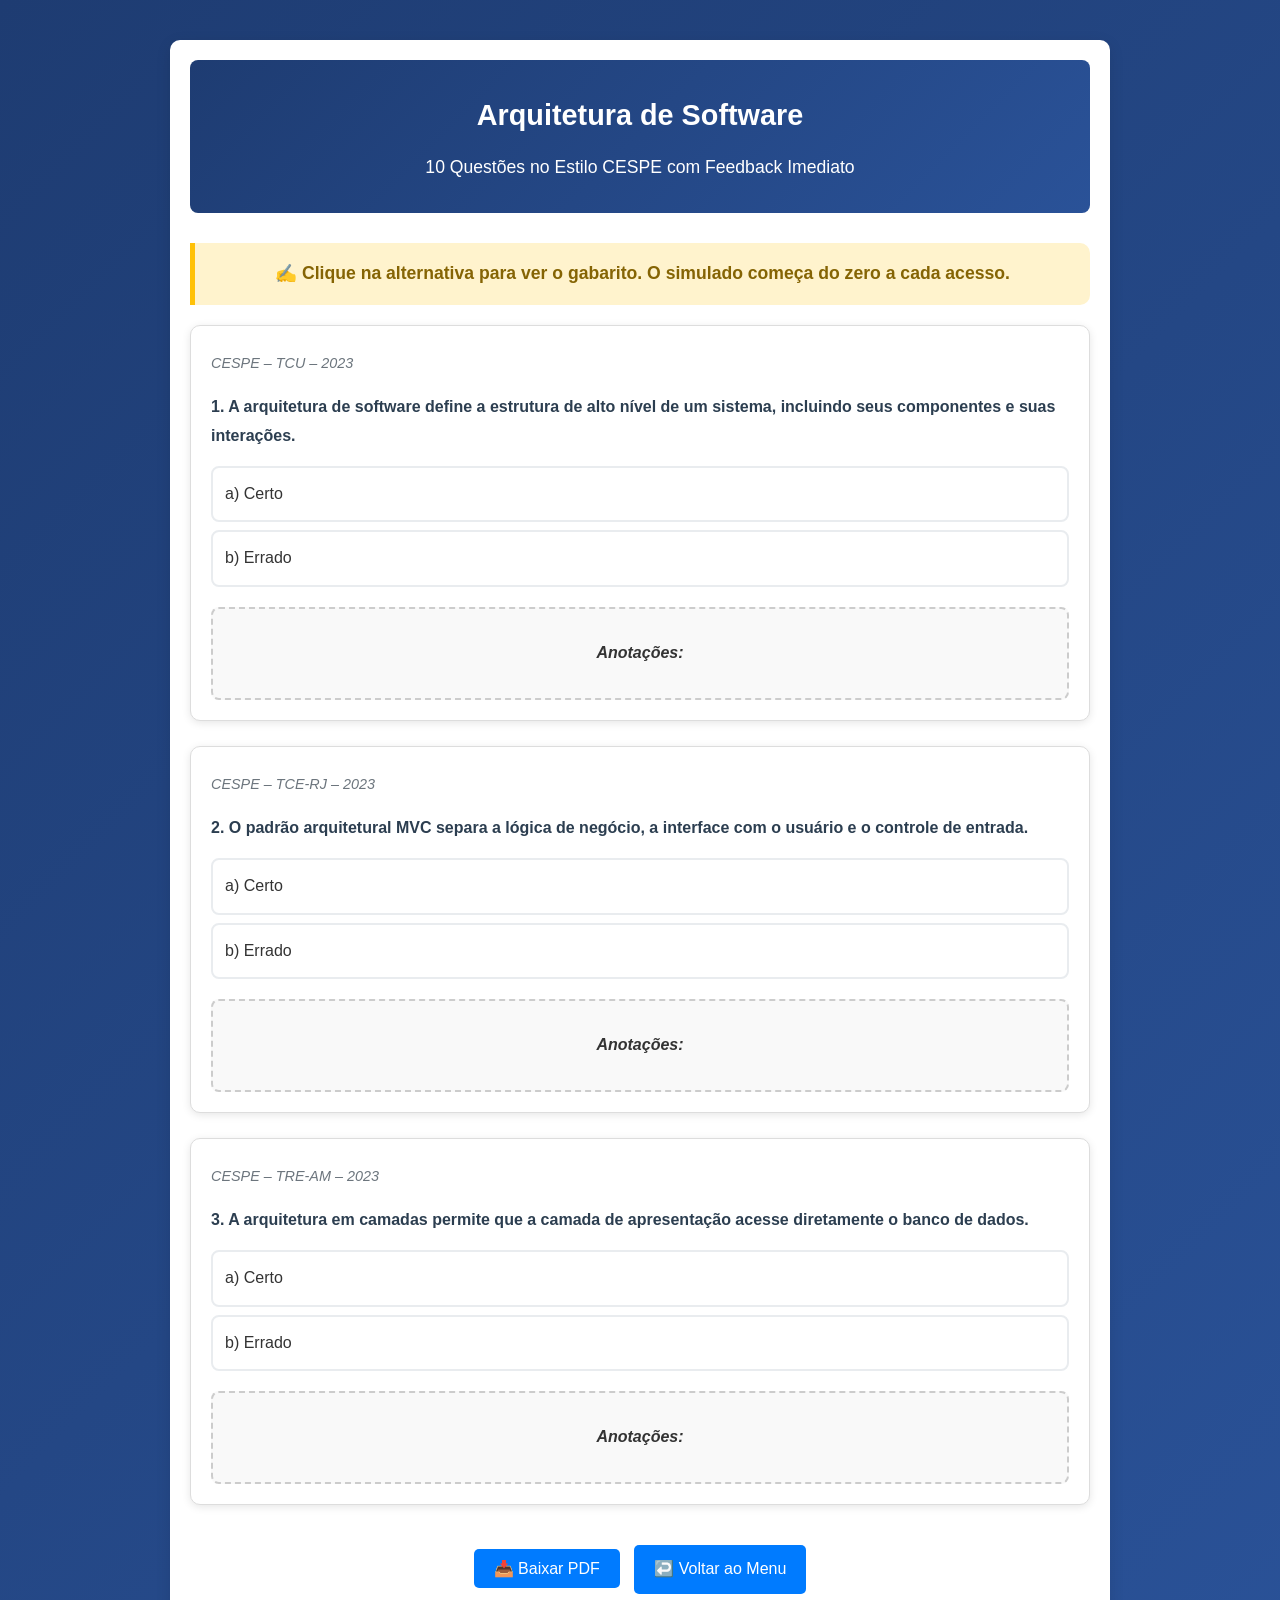
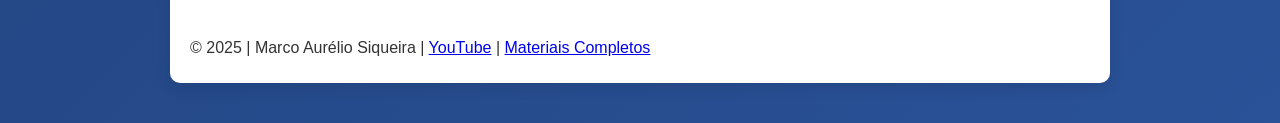
==== commit bb94ec51: "index.html" ====
--- a/disciplinas/arquitetura/index.html
+++ b/disciplinas/arquitetura/index.html
@@ -1,6 +1,9 @@
 <!DOCTYPE html>
 <html lang="pt-BR">
 <head>
+    <meta http-equiv="Cache-Control" content="no-cache, no-store, must-revalidate">
+    <meta http-equiv="Pragma" content="no-cache">
+    <meta http-equiv="Expires" content="0">
     <meta charset="UTF-8">
     <meta name="viewport" content="width=device-width, initial-scale=1.0">
     <title>Arquitetura de Software – 10 Questões | Marco A. Siqueira</title>
@@ -68,11 +71,29 @@
             margin-bottom: 15px;
             color: #2c3e50;
         }
-        .alternativas {
-            margin: 10px 0;
-        }
         .alternativas p {
             margin: 8px 0;
+            padding: 12px;
+            border: 2px solid #e9ecef;
+            border-radius: 8px;
+            cursor: pointer;
+            transition: all 0.3s ease;
+        }
+        .alternativas p:hover {
+            background-color: #f1f3f5;
+            border-color: #007bff;
+        }
+        .alternativa-certa {
+            background-color: #d4edda !important;
+            border-color: #27ae60 !important;
+            color: #155724;
+            font-weight: bold;
+        }
+        .alternativa-errada {
+            background-color: #f8d7da !important;
+            border-color: #c82333 !important;
+            color: #721c24;
+            font-weight: bold;
         }
         .gabarito {
             font-weight: bold;
@@ -133,26 +154,24 @@
     <div class="container">
         <header>
             <h1>Arquitetura de Software</h1>
-            <p>10 Questões no Estilo CESPE com Gabarito e Comentários Técnicos</p>
+            <p>10 Questões no Estilo CESPE com Feedback Imediato</p>
         </header>
 
         <div class="destaque">
-            ✍️ Use o espaço de <strong>rascunho após cada questão</strong> para anotar suas reflexões.
+            ✍️ Clique na alternativa para ver o gabarito. O simulado começa do zero a cada acesso.
         </div>
 
         <!-- Questão 1 -->
         <div class="questao">
             <p class="banca">CESPE – TCU – 2023</p>
-            <p class="enunciado">1. A arquitetura de software define a estrutura de alto nível de um sistema.</p>
+            <p class="enunciado">1. A arquitetura de software define a estrutura de alto nível de um sistema, incluindo seus componentes e suas interações.</p>
             <div class="alternativas">
-                <p>a) Certo</p>
-                <p>b) Errado</p>
-            </div>
-            <button class="btn" onclick="this.nextElementSibling.style.display='block'">🔍 Ver Gabarito</button>
-            <p class="gabarito">Gabarito: a) Certo</p>
-            <button class="btn" onclick="this.nextElementSibling.style.display='block'">📘 Ver Comentário</button>
+                <p onclick="marcar(this, true, 1)">a) Certo</p>
+                <p onclick="marcar(this, false, 1)">b) Errado</p>
+            </div>
+            <p class="gabarito">✅ Gabarito: a) Certo</p>
             <div class="comentario">
-                A arquitetura define componentes, camadas e interações. Essencial para sistemas governamentais.
+                A arquitetura de software é o "projeto estrutural" do sistema, definindo módulos, camadas e como eles se comunicam. Em TI pública, uma boa arquitetura garante escalabilidade, segurança e manutenção eficiente de sistemas críticos.
             </div>
             <div class="rascunho"><span>Anotações:</span></div>
         </div>
@@ -160,16 +179,29 @@
         <!-- Questão 2 -->
         <div class="questao">
             <p class="banca">CESPE – TCE-RJ – 2023</p>
-            <p class="enunciado">2. O padrão MVC separa lógica de negócio, interface e controle.</p>
+            <p class="enunciado">2. O padrão arquitetural MVC separa a lógica de negócio, a interface com o usuário e o controle de entrada.</p>
             <div class="alternativas">
-                <p>a) Certo</p>
-                <p>b) Errado</p>
-            </div>
-            <button class="btn" onclick="this.nextElementSibling.style.display='block'">🔍 Ver Gabarito</button>
-            <p class="gabarito">Gabarito: a) Certo</p>
-            <button class="btn" onclick="this.nextElementSibling.style.display='block'">📘 Ver Comentário</button>
+                <p onclick="marcar(this, true, 2)">a) Certo</p>
+                <p onclick="marcar(this, false, 2)">b) Errado</p>
+            </div>
+            <p class="gabarito">✅ Gabarito: a) Certo</p>
             <div class="comentario">
-                MVC promove modularidade. Amplamente usado em aplicações web governamentais.
+                MVC (Model-View-Controller) promove modularidade e baixo acoplamento. É amplamente usado em aplicações web governamentais por facilitar manutenção e testes.
+            </div>
+            <div class="rascunho"><span>Anotações:</span></div>
+        </div>
+
+        <!-- Questão 3 -->
+        <div class="questao">
+            <p class="banca">CESPE – TRE-AM – 2023</p>
+            <p class="enunciado">3. A arquitetura em camadas permite que a camada de apresentação acesse diretamente o banco de dados.</p>
+            <div class="alternativas">
+                <p onclick="marcar(this, false, 3)">a) Certo</p>
+                <p onclick="marcar(this, true, 3)">b) Errado</p>
+            </div>
+            <p class="gabarito">✅ Gabarito: b) Errado</p>
+            <div class="comentario">
+                A comunicação deve ser sequencial: apresentação → negócio → dados. Acesso direto viola o princípio da arquitetura em camadas.
             </div>
             <div class="rascunho"><span>Anotações:</span></div>
         </div>
@@ -187,10 +219,35 @@
     </div>
 
     <script>
+        // Função principal: marca a alternativa e mostra gabarito
+        function marcar(elemento, estaCerto, questaoId) {
+            const alternativas = elemento.parentElement.querySelectorAll('p');
+            alternativas.forEach(el => {
+                el.style.fontWeight = 'normal';
+                el.style.backgroundColor = '#f8f9fa';
+                el.style.borderColor = '#e9ecef';
+            });
+
+            if (estaCerto) {
+                elemento.classList.add('alternativa-certa');
+            } else {
+                elemento.classList.add('alternativa-errada');
+            }
+
+            // Mostra gabarito e comentário
+            const gabarito = elemento.parentElement.nextElementSibling;
+            const comentario = gabarito.nextElementSibling;
+            gabarito.style.display = 'block';
+            comentario.style.display = 'block';
+        }
+
         // Reset total ao carregar
         document.addEventListener('DOMContentLoaded', function() {
             document.querySelectorAll('.gabarito, .comentario').forEach(el => {
                 el.style.display = 'none';
+            });
+            document.querySelectorAll('.alternativas p').forEach(el => {
+                el.classList.remove('alternativa-certa', 'alternativa-errada');
             });
             window.scrollTo(0, 0);
         });
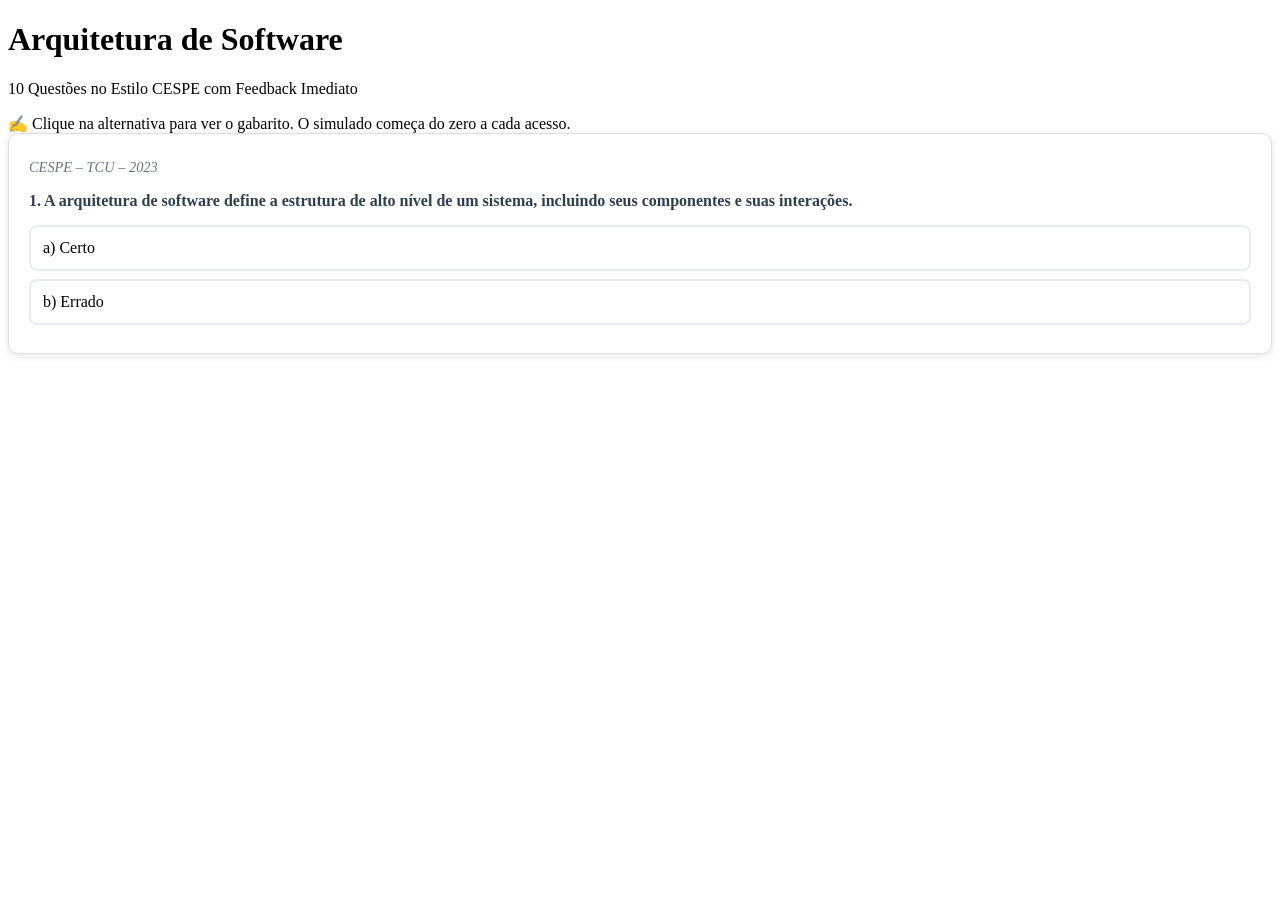
==== commit 03830d00: "index.html" ====
--- a/disciplinas/arquitetura/index.html
+++ b/disciplinas/arquitetura/index.html
@@ -5,53 +5,10 @@
     <meta http-equiv="Pragma" content="no-cache">
     <meta http-equiv="Expires" content="0">
     <meta charset="UTF-8">
+    <title>Arquitetura de Software – 10 Questões | Marco A. Siqueira</title>
     <meta name="viewport" content="width=device-width, initial-scale=1.0">
-    <title>Arquitetura de Software – 10 Questões | Marco A. Siqueira</title>
     <link rel="stylesheet" href="../../assets/css/style.css">
     <style>
-        body {
-            font-family: 'Segoe UI', Tahoma, Geneva, Verdana, sans-serif;
-            margin: 0;
-            padding: 20px;
-            background: linear-gradient(135deg, #1e3c72, #2a5298);
-            color: #333;
-            line-height: 1.8;
-        }
-        .container {
-            max-width: 900px;
-            margin: 20px auto;
-            padding: 20px;
-            background-color: #ffffff;
-            box-shadow: 0 4px 15px rgba(0,0,0,0.1);
-            border-radius: 10px;
-        }
-        header {
-            text-align: center;
-            padding: 30px 20px;
-            background: linear-gradient(135deg, #1e3c72, #2a5298);
-            color: white;
-            border-radius: 8px;
-            margin-bottom: 30px;
-        }
-        header h1 {
-            margin: 0;
-            font-size: 1.8em;
-        }
-        header p {
-            margin: 10px 0 0;
-            font-size: 1.1em;
-        }
-        .destaque {
-            background: #fff3cd;
-            border-left: 5px solid #ffc107;
-            padding: 15px;
-            margin: 20px 0;
-            border-radius: 0 10px 10px 0;
-            color: #856404;
-            font-weight: bold;
-            text-align: center;
-            font-size: 1.1em;
-        }
         .questao {
             background: white;
             border: 1px solid #ddd;
@@ -170,94 +127,3 @@
                 <p onclick="marcar(this, false, 1)">b) Errado</p>
             </div>
             <p class="gabarito">✅ Gabarito: a) Certo</p>
-            <div class="comentario">
-                A arquitetura de software é o "projeto estrutural" do sistema, definindo módulos, camadas e como eles se comunicam. Em TI pública, uma boa arquitetura garante escalabilidade, segurança e manutenção eficiente de sistemas críticos.
-            </div>
-            <div class="rascunho"><span>Anotações:</span></div>
-        </div>
-
-        <!-- Questão 2 -->
-        <div class="questao">
-            <p class="banca">CESPE – TCE-RJ – 2023</p>
-            <p class="enunciado">2. O padrão arquitetural MVC separa a lógica de negócio, a interface com o usuário e o controle de entrada.</p>
-            <div class="alternativas">
-                <p onclick="marcar(this, true, 2)">a) Certo</p>
-                <p onclick="marcar(this, false, 2)">b) Errado</p>
-            </div>
-            <p class="gabarito">✅ Gabarito: a) Certo</p>
-            <div class="comentario">
-                MVC (Model-View-Controller) promove modularidade e baixo acoplamento. É amplamente usado em aplicações web governamentais por facilitar manutenção e testes.
-            </div>
-            <div class="rascunho"><span>Anotações:</span></div>
-        </div>
-
-        <!-- Questão 3 -->
-        <div class="questao">
-            <p class="banca">CESPE – TRE-AM – 2023</p>
-            <p class="enunciado">3. A arquitetura em camadas permite que a camada de apresentação acesse diretamente o banco de dados.</p>
-            <div class="alternativas">
-                <p onclick="marcar(this, false, 3)">a) Certo</p>
-                <p onclick="marcar(this, true, 3)">b) Errado</p>
-            </div>
-            <p class="gabarito">✅ Gabarito: b) Errado</p>
-            <div class="comentario">
-                A comunicação deve ser sequencial: apresentação → negócio → dados. Acesso direto viola o princípio da arquitetura em camadas.
-            </div>
-            <div class="rascunho"><span>Anotações:</span></div>
-        </div>
-
-        <div class="botoes">
-            <button class="btn" onclick="window.print()">📥 Baixar PDF</button>
-            <a href="../../index.html" class="btn">↩️ Voltar ao Menu</a>
-        </div>
-
-        <footer class="footer">
-            © 2025 | Marco Aurélio Siqueira | 
-            <a href="https://www.youtube.com/channel/UCFLK2Bw4KIDwiKd9pN_tI7Q" target="_blank">YouTube</a> | 
-            <a href="https://app.hotmart.com/products/producer" target="_blank">Materiais Completos</a>
-        </footer>
-    </div>
-
-    <script>
-        // Função principal: marca a alternativa e mostra gabarito
-        function marcar(elemento, estaCerto, questaoId) {
-            const alternativas = elemento.parentElement.querySelectorAll('p');
-            alternativas.forEach(el => {
-                el.style.fontWeight = 'normal';
-                el.style.backgroundColor = '#f8f9fa';
-                el.style.borderColor = '#e9ecef';
-            });
-
-            if (estaCerto) {
-                elemento.classList.add('alternativa-certa');
-            } else {
-                elemento.classList.add('alternativa-errada');
-            }
-
-            // Mostra gabarito e comentário
-            const gabarito = elemento.parentElement.nextElementSibling;
-            const comentario = gabarito.nextElementSibling;
-            gabarito.style.display = 'block';
-            comentario.style.display = 'block';
-        }
-
-        // Reset total ao carregar
-        document.addEventListener('DOMContentLoaded', function() {
-            document.querySelectorAll('.gabarito, .comentario').forEach(el => {
-                el.style.display = 'none';
-            });
-            document.querySelectorAll('.alternativas p').forEach(el => {
-                el.classList.remove('alternativa-certa', 'alternativa-errada');
-            });
-            window.scrollTo(0, 0);
-        });
-
-        // Força recarregamento se voltar com o botão do navegador
-        window.onpageshow = function(event) {
-            if (event.persisted) {
-                window.location.reload();
-            }
-        };
-    </script>
-</body>
-</html>
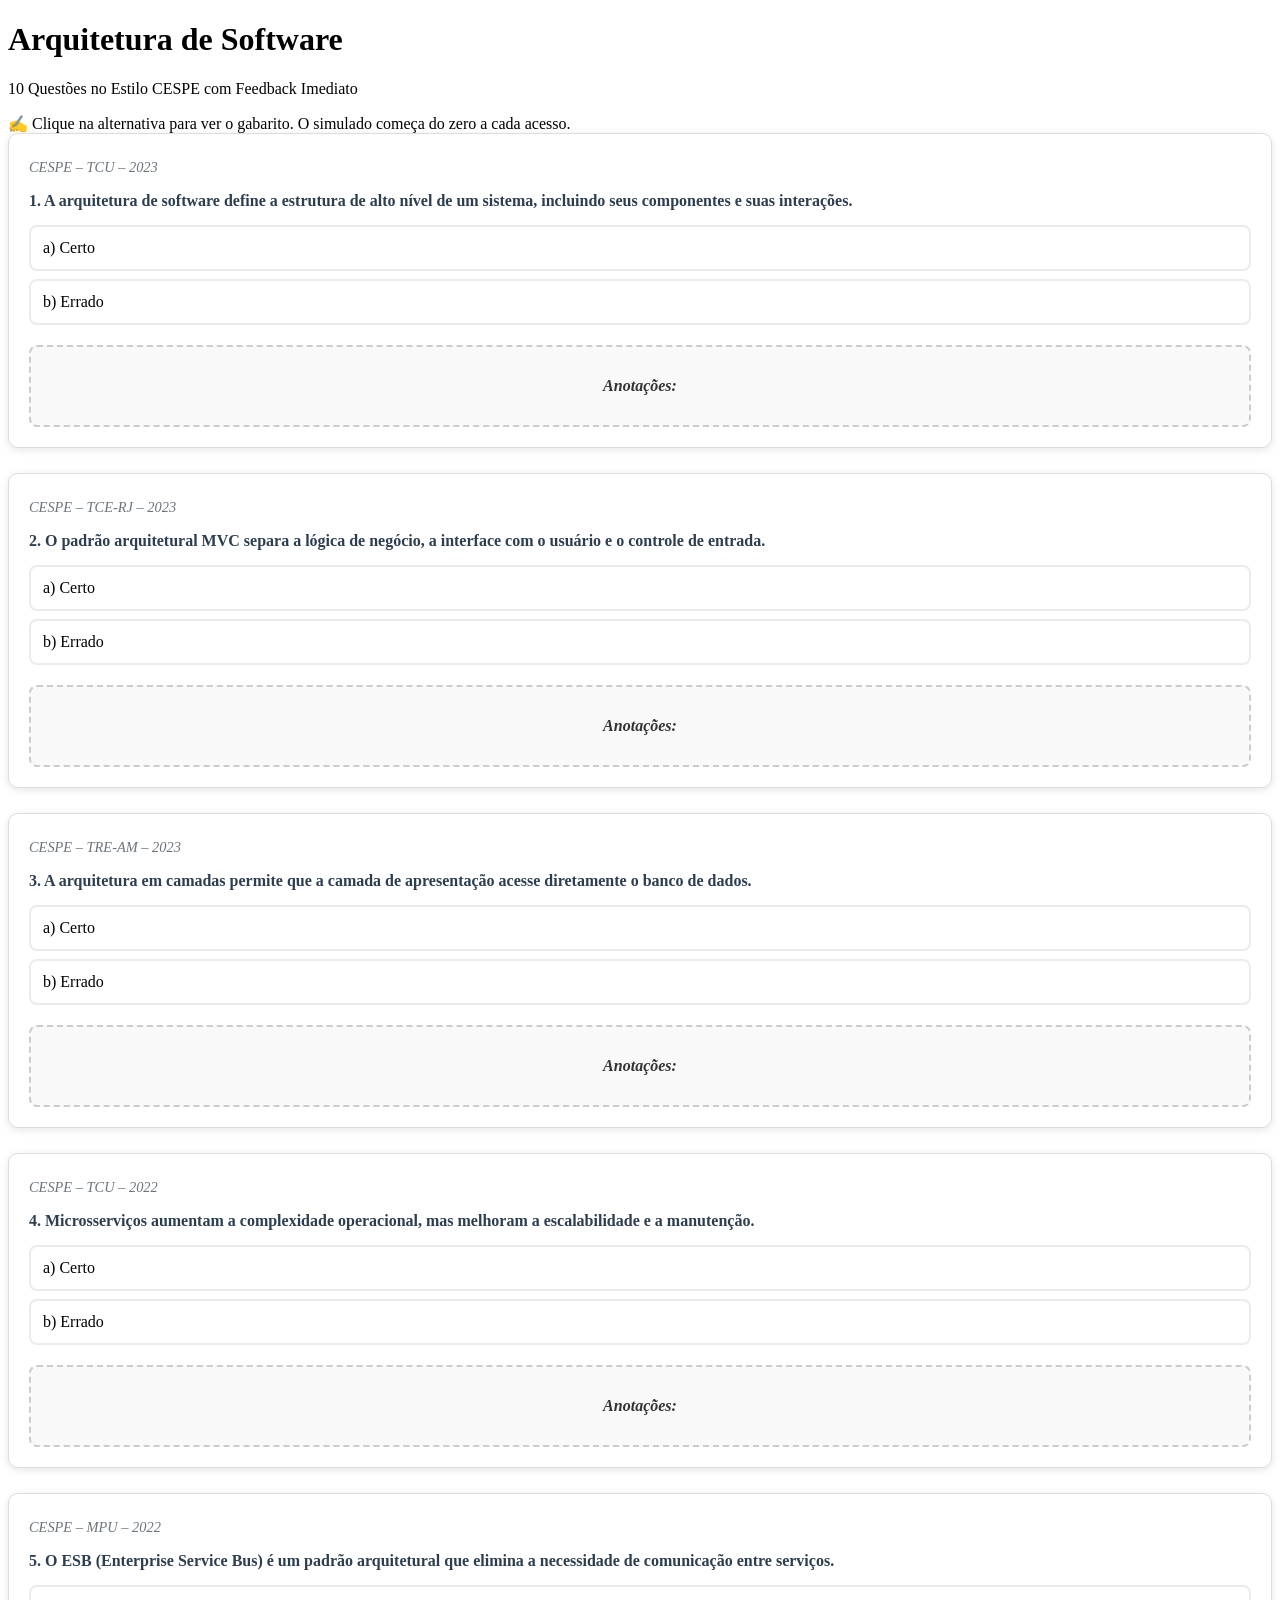
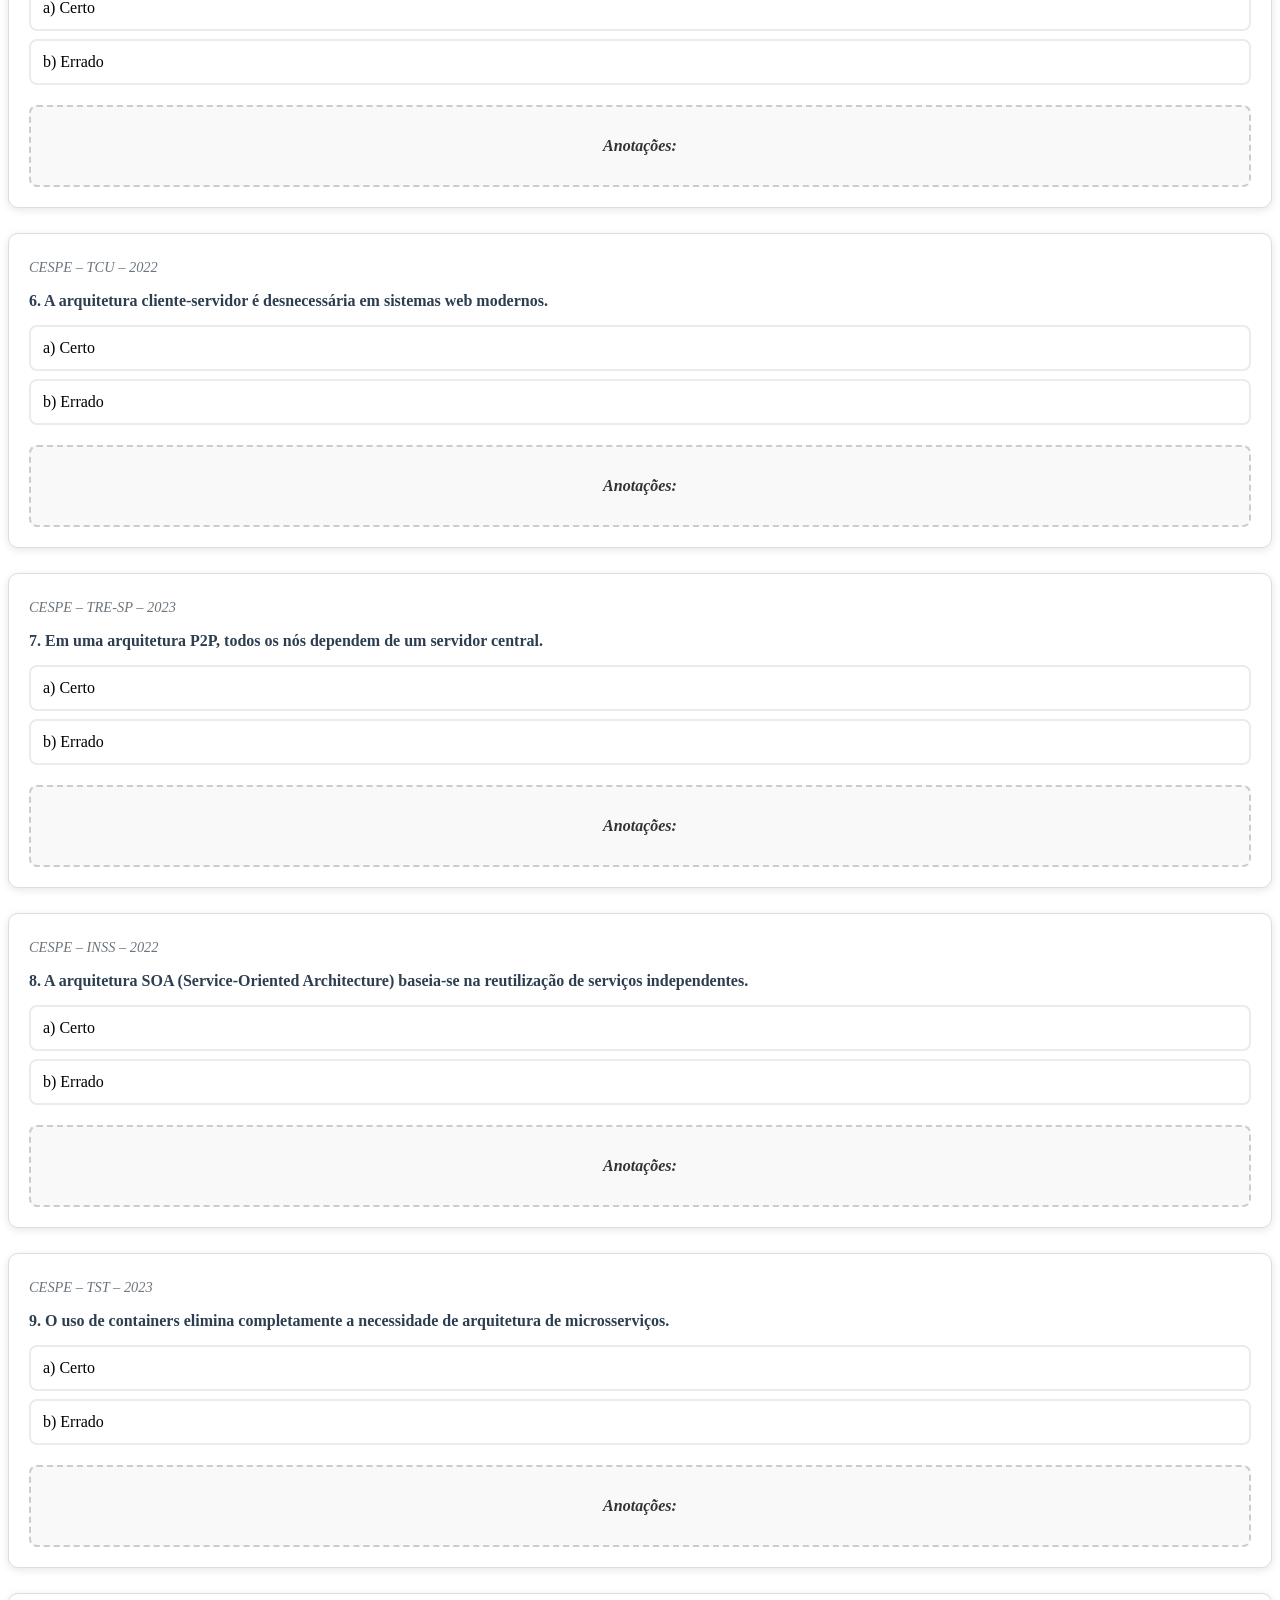
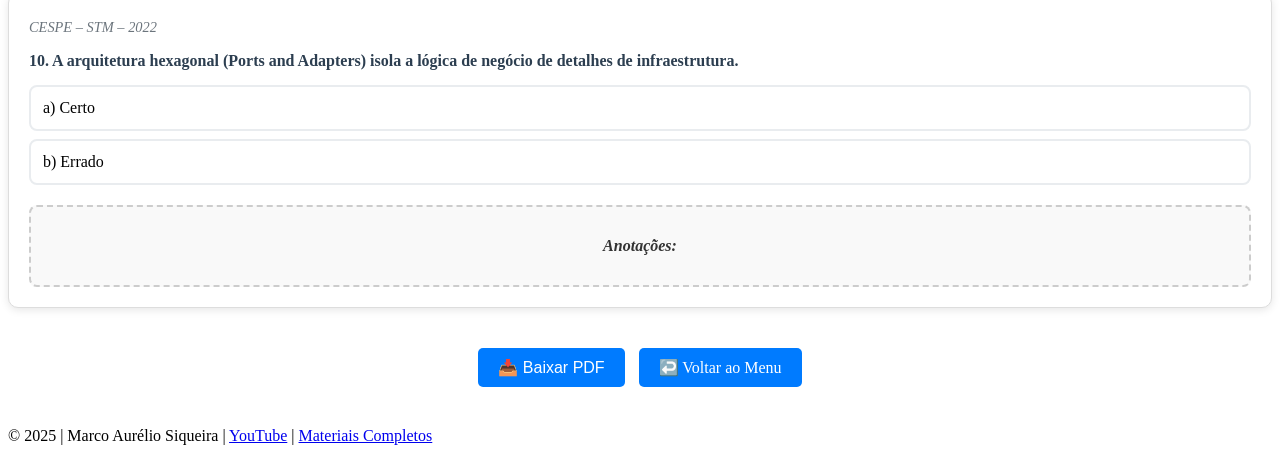
==== commit 4da1d47a: "index.html" ====
--- a/disciplinas/arquitetura/index.html
+++ b/disciplinas/arquitetura/index.html
@@ -127,3 +127,195 @@
                 <p onclick="marcar(this, false, 1)">b) Errado</p>
             </div>
             <p class="gabarito">✅ Gabarito: a) Certo</p>
+            <div class="comentario">
+                A arquitetura de software é o "projeto estrutural" do sistema, definindo módulos, camadas e como eles se comunicam. Em TI pública, uma boa arquitetura garante escalabilidade, segurança e manutenção eficiente de sistemas críticos.
+            </div>
+            <div class="rascunho"><span>Anotações:</span></div>
+        </div>
+
+        <!-- Questão 2 -->
+        <div class="questao">
+            <p class="banca">CESPE – TCE-RJ – 2023</p>
+            <p class="enunciado">2. O padrão arquitetural MVC separa a lógica de negócio, a interface com o usuário e o controle de entrada.</p>
+            <div class="alternativas">
+                <p onclick="marcar(this, true, 2)">a) Certo</p>
+                <p onclick="marcar(this, false, 2)">b) Errado</p>
+            </div>
+            <p class="gabarito">✅ Gabarito: a) Certo</p>
+            <div class="comentario">
+                MVC (Model-View-Controller) promove modularidade e baixo acoplamento. É amplamente usado em aplicações web governamentais por facilitar manutenção e testes.
+            </div>
+            <div class="rascunho"><span>Anotações:</span></div>
+        </div>
+
+        <!-- Questão 3 -->
+        <div class="questao">
+            <p class="banca">CESPE – TRE-AM – 2023</p>
+            <p class="enunciado">3. A arquitetura em camadas permite que a camada de apresentação acesse diretamente o banco de dados.</p>
+            <div class="alternativas">
+                <p onclick="marcar(this, false, 3)">a) Certo</p>
+                <p onclick="marcar(this, true, 3)">b) Errado</p>
+            </div>
+            <p class="gabarito">✅ Gabarito: b) Errado</p>
+            <div class="comentario">
+                A comunicação deve ser sequencial: apresentação → negócio → dados. Acesso direto viola o princípio da arquitetura em camadas.
+            </div>
+            <div class="rascunho"><span>Anotações:</span></div>
+        </div>
+
+        <!-- Questão 4 -->
+        <div class="questao">
+            <p class="banca">CESPE – TCU – 2022</p>
+            <p class="enunciado">4. Microsserviços aumentam a complexidade operacional, mas melhoram a escalabilidade e a manutenção.</p>
+            <div class="alternativas">
+                <p onclick="marcar(this, true, 4)">a) Certo</p>
+                <p onclick="marcar(this, false, 4)">b) Errado</p>
+            </div>
+            <p class="gabarito">✅ Gabarito: a) Certo</p>
+            <div class="comentario">
+                Microsserviços trazem benefícios, mas exigem infraestrutura avançada (Kubernetes, CI/CD, monitoring). Em órgãos públicos, a adoção deve ser criteriosa.
+            </div>
+            <div class="rascunho"><span>Anotações:</span></div>
+        </div>
+
+        <!-- Questão 5 -->
+        <div class="questao">
+            <p class="banca">CESPE – MPU – 2022</p>
+            <p class="enunciado">5. O ESB (Enterprise Service Bus) é um padrão arquitetural que elimina a necessidade de comunicação entre serviços.</p>
+            <div class="alternativas">
+                <p onclick="marcar(this, false, 5)">a) Certo</p>
+                <p onclick="marcar(this, true, 5)">b) Errado</p>
+            </div>
+            <p class="gabarito">✅ Gabarito: b) Errado</p>
+            <div class="comentario">
+                O ESB facilita a comunicação entre serviços, mas não a elimina. Ele atua como intermediário em arquiteturas SOA.
+            </div>
+            <div class="rascunho"><span>Anotações:</span></div>
+        </div>
+
+        <!-- Questão 6 -->
+        <div class="questao">
+            <p class="banca">CESPE – TCU – 2022</p>
+            <p class="enunciado">6. A arquitetura cliente-servidor é desnecessária em sistemas web modernos.</p>
+            <div class="alternativas">
+                <p onclick="marcar(this, false, 6)">a) Certo</p>
+                <p onclick="marcar(this, true, 6)">b) Errado</p>
+            </div>
+            <p class="gabarito">✅ Gabarito: b) Errado</p>
+            <div class="comentario">
+                A arquitetura cliente-servidor é a base da web moderna. O navegador (cliente) solicita recursos ao servidor web.
+            </div>
+            <div class="rascunho"><span>Anotações:</span></div>
+        </div>
+
+        <!-- Questão 7 -->
+        <div class="questao">
+            <p class="banca">CESPE – TRE-SP – 2023</p>
+            <p class="enunciado">7. Em uma arquitetura P2P, todos os nós dependem de um servidor central.</p>
+            <div class="alternativas">
+                <p onclick="marcar(this, false, 7)">a) Certo</p>
+                <p onclick="marcar(this, true, 7)">b) Errado</p>
+            </div>
+            <p class="gabarito">✅ Gabarito: b) Errado</p>
+            <div class="comentario">
+                P2P é descentralizado. Não há servidor central. Cada nó é cliente e servidor.
+            </div>
+            <div class="rascunho"><span>Anotações:</span></div>
+        </div>
+
+        <!-- Questão 8 -->
+        <div class="questao">
+            <p class="banca">CESPE – INSS – 2022</p>
+            <p class="enunciado">8. A arquitetura SOA (Service-Oriented Architecture) baseia-se na reutilização de serviços independentes.</p>
+            <div class="alternativas">
+                <p onclick="marcar(this, true, 8)">a) Certo</p>
+                <p onclick="marcar(this, false, 8)">b) Errado</p>
+            </div>
+            <p class="gabarito">✅ Gabarito: a) Certo</p>
+            <div class="comentario">
+                SOA promove reutilização, interoperabilidade e independência entre serviços, comuns em integração de sistemas legados.
+            </div>
+            <div class="rascunho"><span>Anotações:</span></div>
+        </div>
+
+        <!-- Questão 9 -->
+        <div class="questao">
+            <p class="banca">CESPE – TST – 2023</p>
+            <p class="enunciado">9. O uso de containers elimina completamente a necessidade de arquitetura de microsserviços.</p>
+            <div class="alternativas">
+                <p onclick="marcar(this, false, 9)">a) Certo</p>
+                <p onclick="marcar(this, true, 9)">b) Errado</p>
+            </div>
+            <p class="gabarito">✅ Gabarito: b) Errado</p>
+            <div class="comentario">
+                Containers são uma tecnologia de virtualização leve. Podem ser usados com microsserviços, mas também com monolitos.
+            </div>
+            <div class="rascunho"><span>Anotações:</span></div>
+        </div>
+
+        <!-- Questão 10 -->
+        <div class="questao">
+            <p class="banca">CESPE – STM – 2022</p>
+            <p class="enunciado">10. A arquitetura hexagonal (Ports and Adapters) isola a lógica de negócio de detalhes de infraestrutura.</p>
+            <div class="alternativas">
+                <p onclick="marcar(this, true, 10)">a) Certo</p>
+                <p onclick="marcar(this, false, 10)">b) Errado</p>
+            </div>
+            <p class="gabarito">✅ Gabarito: a) Certo</p>
+            <div class="comentario">
+                A arquitetura hexagonal promove independência entre a lógica de negócio e tecnologias externas (bancos, APIs, frameworks).
+            </div>
+            <div class="rascunho"><span>Anotações:</span></div>
+        </div>
+
+        <div class="botoes">
+            <button class="btn" onclick="window.print()">📥 Baixar PDF</button>
+            <a href="../../index.html" class="btn">↩️ Voltar ao Menu</a>
+        </div>
+
+        <footer class="footer">
+            © 2025 | Marco Aurélio Siqueira | 
+            <a href="https://www.youtube.com/channel/UCFLK2Bw4KIDwiKd9pN_tI7Q" target="_blank">YouTube</a> | 
+            <a href="https://app.hotmart.com/products/producer" target="_blank">Materiais Completos</a>
+        </footer>
+    </div>
+
+    <script>
+        function marcar(elemento, estaCerto, questaoId) {
+            const alternativas = elemento.parentElement.querySelectorAll('p');
+            alternativas.forEach(el => {
+                el.style.fontWeight = 'normal';
+                el.style.backgroundColor = '#f8f9fa';
+                el.style.borderColor = '#e9ecef';
+            });
+
+            if (estaCerto) {
+                elemento.classList.add('alternativa-certa');
+            } else {
+                elemento.classList.add('alternativa-errada');
+            }
+
+            const gabarito = elemento.parentElement.nextElementSibling;
+            const comentario = gabarito.nextElementSibling;
+            gabarito.style.display = 'block';
+            comentario.style.display = 'block';
+        }
+
+        document.addEventListener('DOMContentLoaded', function() {
+            document.querySelectorAll('.gabarito, .comentario').forEach(el => {
+                el.style.display = 'none';
+            });
+            document.querySelectorAll('.alternativas p').forEach(el => {
+                el.classList.remove('alternativa-certa', 'alternativa-errada');
+            });
+            window.scrollTo(0, 0);
+        });
+
+        window.onpageshow = function(event) {
+            if (event.persisted) {
+                window.location.reload();
+            }
+        };
+    </script>
+</body>
+</html>
